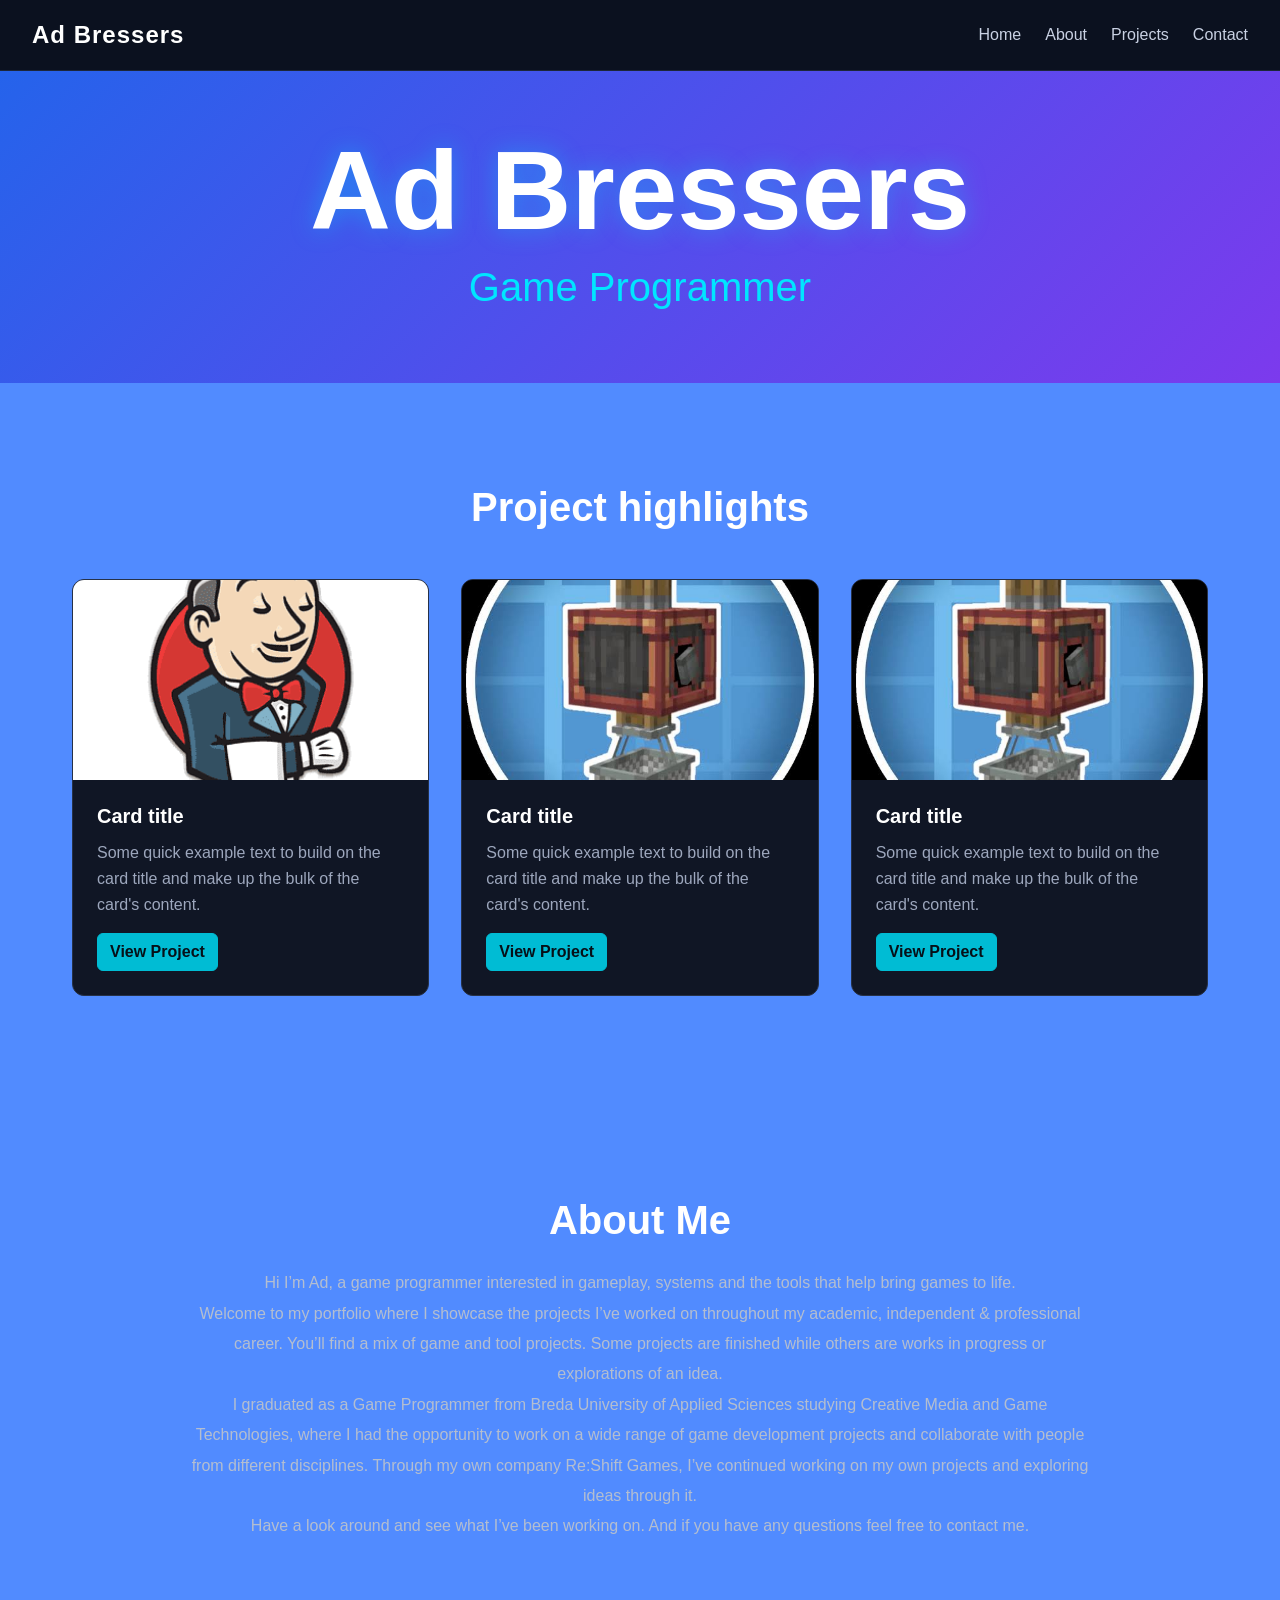
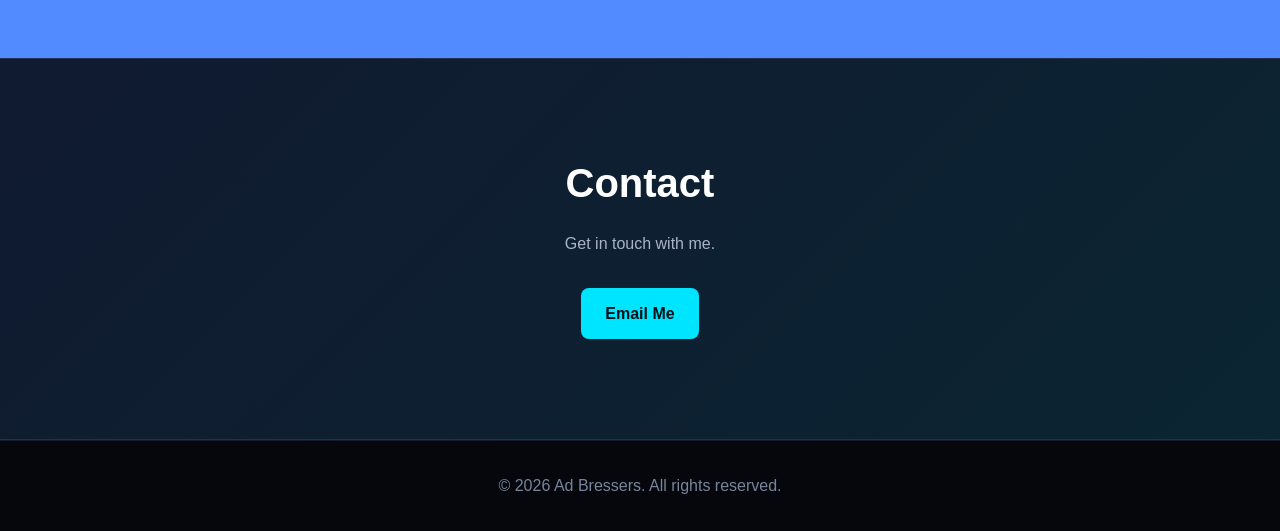
==== index.html @ 7cb5d259 "Setup custom style.css based on Bootstrap 5.0.2 & WIP for main page layout" ====
<!DOCTYPE html>
<html lang="en">

<head>
    <meta charset="UTF-8">

    <meta
        name="viewport"
        content="width=device-width, initial-scale=1"
    >

    <title>Ad Bressers Portfolio Website</title>

    <meta
        name="description"
        content="Explore the portfolio of Ad Bressers, a Indie Game Developer & Gameplay / System Programmer."
    >

    <!-- Bootstrap 5 -->
    <link
        href="https://cdn.jsdelivr.net/npm/bootstrap@5.0.2/dist/css/bootstrap.min.css" 
        rel="stylesheet" 
        integrity="sha384-EVSTQN3/azprG1Anm3QDgpJLIm9Nao0Yz1ztcQTwFspd3yD65VohhpuuCOmLASjC" 
        crossorigin="anonymous"
    >

    <!-- Custom CSS -->
    <link
        rel="stylesheet"
        href="style.css"
    >
</head>

<body>
    <!-- ====================================================
     Navigation
    ===================================================== -->
    <header>
        <nav class="navbar">
            <a href="#" class="logo">Ad Bressers</a>

            <div class="nav-links">
                <a href="#home">Home</a>
                <a href="#about">About</a>
                <a href="projects.html">Projects</a>
                <a href="#contact">Contact</a>
            </div>
        </nav>
    </header>

    <!-- ====================================================
     Hero Section
    ===================================================== -->
    <main>

        <section id="home" class="hero">
            <div class="hero-content">
                <h1>Ad Bressers</h1>
                <h2>Game Programmer</h2>
            </div>
        </section>


        <!-- Projects -->
        <section id="projects" class="section">
            <h2>Project highlights</h2>

            <div class="cards">

                <div class="card">
                    <img src="Assets/Images/jenkins.png" class="card-img-top" alt="...">
                    <div class="card-body">
                        <h5 class="card-title">Card title</h5>
                        <p class="card-text">Some quick example text to build on the card title and make up the bulk of the card's content.</p>
                        <a href="project.html" class="btn btn-primary">
                            View Project
                        </a>

                    </div>
                </div>

                <div class="card">
                    <img src="Assets/Images/CreateBitterballen.jpg" class="card-img-top" alt="...">
                    <div class="card-body">
                        <h5 class="card-title">Card title</h5>
                        <p class="card-text">Some quick example text to build on the card title and make up the bulk of the card's content.</p>
                        <a href="project.html" class="btn btn-primary">
                            View Project
                        </a>
                    </div>
                </div>

                <div class="card">
                    <img src="Assets/Images/CreateBitterballen.jpg" class="card-img-top" alt="...">
                    <div class="card-body">
                        <h5 class="card-title">Card title</h5>
                        <p class="card-text">Some quick example text to build on the card title and make up the bulk of the card's content.</p>
                        <a href="project.html" class="btn btn-primary">
                            View Project
                        </a>
                    </div>
                </div>

            </div>
        </section>


        <!-- About -->
        <section id="about" class="section">
            <h2>About Me</h2>
            <p>
                Hi I’m Ad, a game programmer interested in gameplay, systems and the tools that help bring games to life. <br>
                Welcome to my portfolio where I showcase the projects I’ve worked on throughout my academic, independent & professional career. You’ll find a mix of game and tool projects. Some projects are finished while others are works in progress or explorations of an idea. <br>
                I graduated as a Game Programmer from Breda University of Applied Sciences studying Creative Media and Game Technologies, where I had the opportunity to work on a wide range of game development projects and collaborate with people from different disciplines. Through my own company Re:Shift Games, I’ve continued working on my own projects and exploring ideas through it. <br>
                Have a look around and see what I’ve been working on. And if you have any questions feel free to contact me.
            </p>
        </section>


        <!-- Contact -->
        <section id="contact" class="section contact">
            <h2>Contact</h2>

            <p>
                Get in touch with me.
            </p>

            <a href="mailto:adbresserss@gmail.com" class="button">
                Email Me
            </a>
        </section>

    </main>


    <!-- Footer -->
    <footer>
        <p>&copy; 2026 Ad Bressers. All rights reserved.</p>
    </footer>

</body>
</html>
---- style.css ----
/* =========================================================
   AD BRESSERS PORTFOLIO
   Shared CSS for all pages
   Bootstrap 5 compatible
========================================================= */

/* =========================================================
   GLOBAL
========================================================= */
html {
    scroll-behavior: smooth;
}

body {
    margin: 0;

    background-color: #518bff;/*#080b14;*/
    color: #e9edf5;

    font-family: Arial, Helvetica, sans-serif;

    line-height: 1.6;
}

section {
    scroll-margin-top: 80px;
}


/* =========================================================
   NAVIGATION
========================================================= */

header {
    position: sticky;
    top: 0;

    z-index: 1000;
}

.navbar {
    width: 100%;

    padding: 1rem 2rem;

    background: rgba(8, 11, 20, 0.95);

    backdrop-filter: blur(10px);

    border-bottom: 1px solid #1c2639;

    display: flex;
    justify-content: space-between;
    align-items: center;
}

.logo {
    color: #ffffff;

    font-size: 1.5rem;

    font-weight: bold;

    text-decoration: none;

    letter-spacing: 1px;

    transition: 0.2s;
}

.logo:hover {
    color: #00e5ff;
}

.nav-links {
    display: flex;

    align-items: center;

    gap: 1.5rem;
}

.nav-links a {
    color: #c9d1e3;

    text-decoration: none;

    transition: 0.2s;
}

.nav-links a:hover {
    color: #00e5ff;
}

/* =========================================================
   HERO
========================================================= */
.hero {
    min-height: 20vh;

    display: flex;

    justify-content: center;

    align-items: center;

    text-align: center;

    padding: 4rem 2rem;

    background:
        /*radial-gradient(
            circle at 50% 40%,
            rgba(0, 229, 255, 0.12),
            transparent 35%
        ),*/
        /*linear-gradient(
            135deg,
            #080b14,
            #10182b,
            #111827
        ),*/
        linear-gradient(
            135deg,
            #2563eb,
            #7c3aed
        );
}

.hero-content {
    max-width: 900px;
}

.hero h1 {
    margin: 0;

    font-size: clamp(3.5rem, 9vw, 7rem);

    font-weight: 900;

    line-height: 1;

    color: #ffffff;

    text-shadow:
        0 0 25px rgba(0, 229, 255, 0.35);
}

.hero h2 {
    margin-top: 1rem;

    font-size: clamp(1.5rem, 4vw, 2.5rem);

    font-weight: 400;

    color: #00e5ff;
}


/* =========================================================
   GENERAL SECTIONS
========================================================= */

.section {
    max-width: 1100px;

    margin: 0 auto;

    padding: 100px 2rem;

    text-align: center;
}

.section h2 {
    margin-bottom: 1.5rem;

    font-size: 2.5rem;

    font-weight: 800;

    color: #ffffff;
}

.section > p {
    max-width: 900px;

    margin-left: auto;
    margin-right: auto;

    color: #aab4c7;
}


/* =========================================================
   ABOUT SECTION
========================================================= */

#about p {
    line-height: 1.9;

    color: #b4bed0;
}


/* =========================================================
   PROJECTS
========================================================= */

#projects {
    max-width: 1200px;
}


/*
   The .cards class is shared with the project page.
   Bootstrap handles the individual cards.
*/

.cards {
    display: grid;

    grid-template-columns:
        repeat(3, 1fr);

    gap: 2rem;

    margin-top: 3rem;

    align-items: stretch;
}


/* =========================================================
   BOOTSTRAP CARDS
========================================================= */

.cards .card {
    width: 100% !important;

    background-color: #101625;

    color: #e9edf5;

    border: 1px solid #263147;

    border-radius: 12px;

    overflow: hidden;

    text-align: left;

    transition:
        transform 0.25s ease,
        border-color 0.25s ease,
        box-shadow 0.25s ease;
}

.cards .card:hover {
    transform: translateY(-6px);

    border-color: #00e5ff;

    box-shadow:
        0 10px 30px rgba(0, 229, 255, 0.12);
}


/*
   Bootstrap card image
*/

.cards .card-img-top {
    width: 100%;

    height: 200px;

    object-fit: cover;
}


/*
   Bootstrap card body
*/

.cards .card-body {
    padding: 1.5rem;
}

.cards .card-title {
    color: #ffffff;

    font-weight: 700;

    margin-bottom: 0.75rem;
}

.cards .card-text {
    color: #9da7bd;

    line-height: 1.6;
}


/* =========================================================
   BUTTONS
========================================================= */

/*
   Custom button for links such as "Email Me".
*/

.button {
    display: inline-block;

    padding: 0.8rem 1.5rem;

    background-color: #00e5ff;

    color: #061018;

    border-radius: 8px;

    font-weight: 700;

    text-decoration: none;

    border: none;

    transition: 0.2s;
}

.button:hover {
    background-color: #52efff;

    color: #061018;

    transform: translateY(-2px);

    box-shadow:
        0 0 25px rgba(0, 229, 255, 0.4);
}


/*
   Make Bootstrap primary buttons fit the portfolio theme.
*/

.btn-primary {
    background-color: #00bcd4;

    border-color: #00bcd4;

    color: #061018;

    font-weight: 600;
}

.btn-primary:hover {
    background-color: #00e5ff;

    border-color: #00e5ff;

    color: #061018;
}


/* =========================================================
   CONTACT
========================================================= */

.contact {
    max-width: none;

    background:
        linear-gradient(
            135deg,
            #101a30,
            #0b2532
        );

    border-top: 1px solid #20334b;

    border-bottom: 1px solid #20334b;
}

.contact p {
    margin-bottom: 2rem;
}


/* =========================================================
   FOOTER
========================================================= */

footer {
    padding: 2rem;

    text-align: center;

    background-color: #05070c;

    color: #79859b;

    border-top: 1px solid #151d2c;
}

footer p {
    margin: 0;
}


/* =========================================================
   PROJECT PAGE STYLES
========================================================= */


/* ---------- Project Hero ---------- */

.game-hero {
    background:
        linear-gradient(
            90deg,
            rgba(8, 11, 20, 0.98) 0%,
            rgba(8, 11, 20, 0.80) 45%,
            rgba(8, 11, 20, 0.25) 100%
        ),
        url("Assets/Images/neon-drift-hero.jpg");

    background-size: cover;
    background-position: center;
}

.game-hero-content {
    max-width: 700px;
}


/* ---------- Project Title ---------- */

.game-title {
    font-size: clamp(3rem, 8vw, 6rem);

    font-weight: 900;

    line-height: 0.95;

    color: #ffffff;

    text-shadow:
        0 0 20px rgba(0, 229, 255, 0.5);
}

.game-tagline {
    font-size: 1.3rem;

    color: #c5ccda;

    margin: 1.5rem 0;
}


/* ---------- Project Button ---------- */

.neon-button {
    background-color: #00e5ff;

    border: none;

    color: #061018;

    font-weight: 700;

    box-shadow:
        0 0 20px rgba(0, 229, 255, 0.35);

    transition: 0.2s;
}

.neon-button:hover {
    background-color: #52efff;

    color: #061018;

    transform: translateY(-2px);

    box-shadow:
        0 0 30px rgba(0, 229, 255, 0.6);
}


/* ---------- Project Information ---------- */

.game-info {
    background-color: #0d1220;

    border-top: 1px solid #1c2639;

    border-bottom: 1px solid #1c2639;
}

.info-item {
    padding: 1rem;

    border-right: 1px solid #263147;
}

.info-item:last-child {
    border-right: none;
}

.info-label {
    display: block;

    color: #7f8ba3;

    font-size: 0.8rem;

    text-transform: uppercase;

    letter-spacing: 1px;
}

.info-value {
    font-weight: 600;
}


/* ---------- Project Section ---------- */

.section-padding {
    padding: 100px 0;
}

.section-title {
    font-size: 2.5rem;

    font-weight: 800;

    margin-bottom: 1rem;
}

.section-line {
    width: 60px;

    height: 4px;

    background-color: #00e5ff;

    margin-bottom: 2rem;
}


/* ---------- Screenshots ---------- */

.screenshot {
    width: 100%;

    aspect-ratio: 16 / 9;

    object-fit: cover;

    border-radius: 10px;

    border: 1px solid #263147;

    cursor: pointer;

    transition: 0.3s;
}

.screenshot:hover {
    transform: scale(1.02);

    border-color: #00e5ff;

    box-shadow:
        0 10px 30px rgba(0, 229, 255, 0.12);
}


/* ---------- Feature Cards ---------- */

.feature-card {
    height: 100%;

    background-color: #101625;

    border: 1px solid #202c42;

    border-radius: 12px;

    padding: 2rem;

    transition: 0.25s;
}

.feature-card:hover {
    transform: translateY(-5px);

    border-color: #00e5ff;
}

.feature-icon {
    font-size: 2rem;

    color: #00e5ff;

    margin-bottom: 1rem;
}


/* ---------- Technology Badges ---------- */

.tech-badge {
    background-color: #151e30;

    color: #cdd6e8;

    border: 1px solid #2a3851;

    padding: 0.6rem 1rem;

    margin: 0.25rem;

    border-radius: 50px;
}


/* ---------- Timeline ---------- */

.timeline {
    border-left: 2px solid #263147;

    padding-left: 2rem;
}

.timeline-item {
    position: relative;

    margin-bottom: 2.5rem;
}

.timeline-item::before {
    content: "";

    position: absolute;

    left: -2.55rem;

    top: 5px;

    width: 12px;

    height: 12px;

    background-color: #00e5ff;

    border-radius: 50%;

    box-shadow:
        0 0 10px rgba(0, 229, 255, 0.7);
}


/* ---------- Project CTA ---------- */

.cta {
    background:
        linear-gradient(
            135deg,
            #101a30,
            #0b2532
        );

    border-top: 1px solid #20334b;

    border-bottom: 1px solid #20334b;
}


/* =========================================================
   MOBILE
========================================================= */

@media (max-width: 768px) {

    /* Navigation */

    .navbar {
        padding: 1rem;

        flex-direction: column;

        gap: 1rem;
    }

    .nav-links {
        gap: 1rem;

        flex-wrap: wrap;

        justify-content: center;
    }


    /* Homepage Hero */

    .hero {
        min-height: 70vh;

        padding: 3rem 1.5rem;
    }


    /* Homepage Sections */

    .section {
        padding: 70px 1.5rem;
    }

    .section h2 {
        font-size: 2rem;
    }


    /* Project Cards */

    .cards {
        grid-template-columns: 1fr;
    }


    /* Project Page */

    .game-hero {
        min-height: 75vh;
    }

    .game-title {
        font-size: 3.5rem;
    }

    .section-padding {
        padding: 70px 1.5rem;
    }


    /* Project Information */

    .info-item {
        border-right: none;

        border-bottom: 1px solid #263147;
    }

    .info-item:last-child {
        border-bottom: none;
    }

}
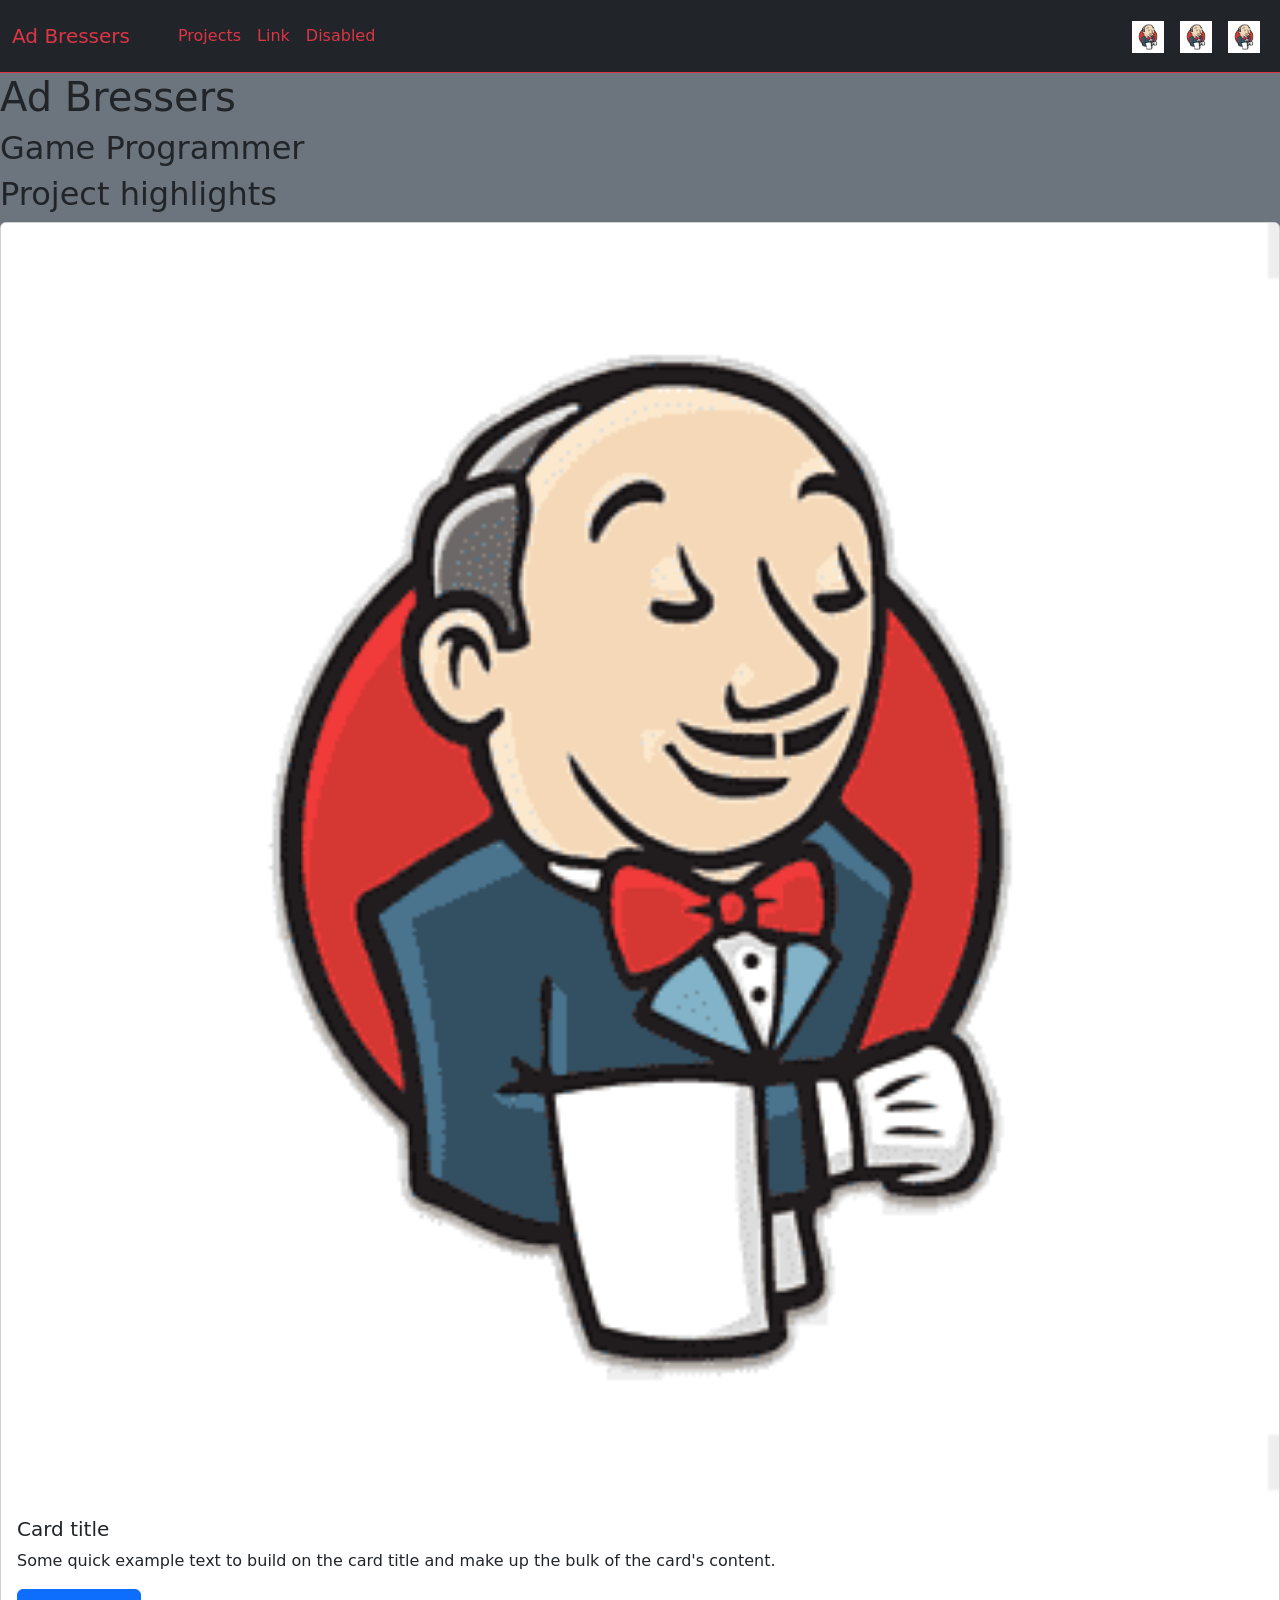
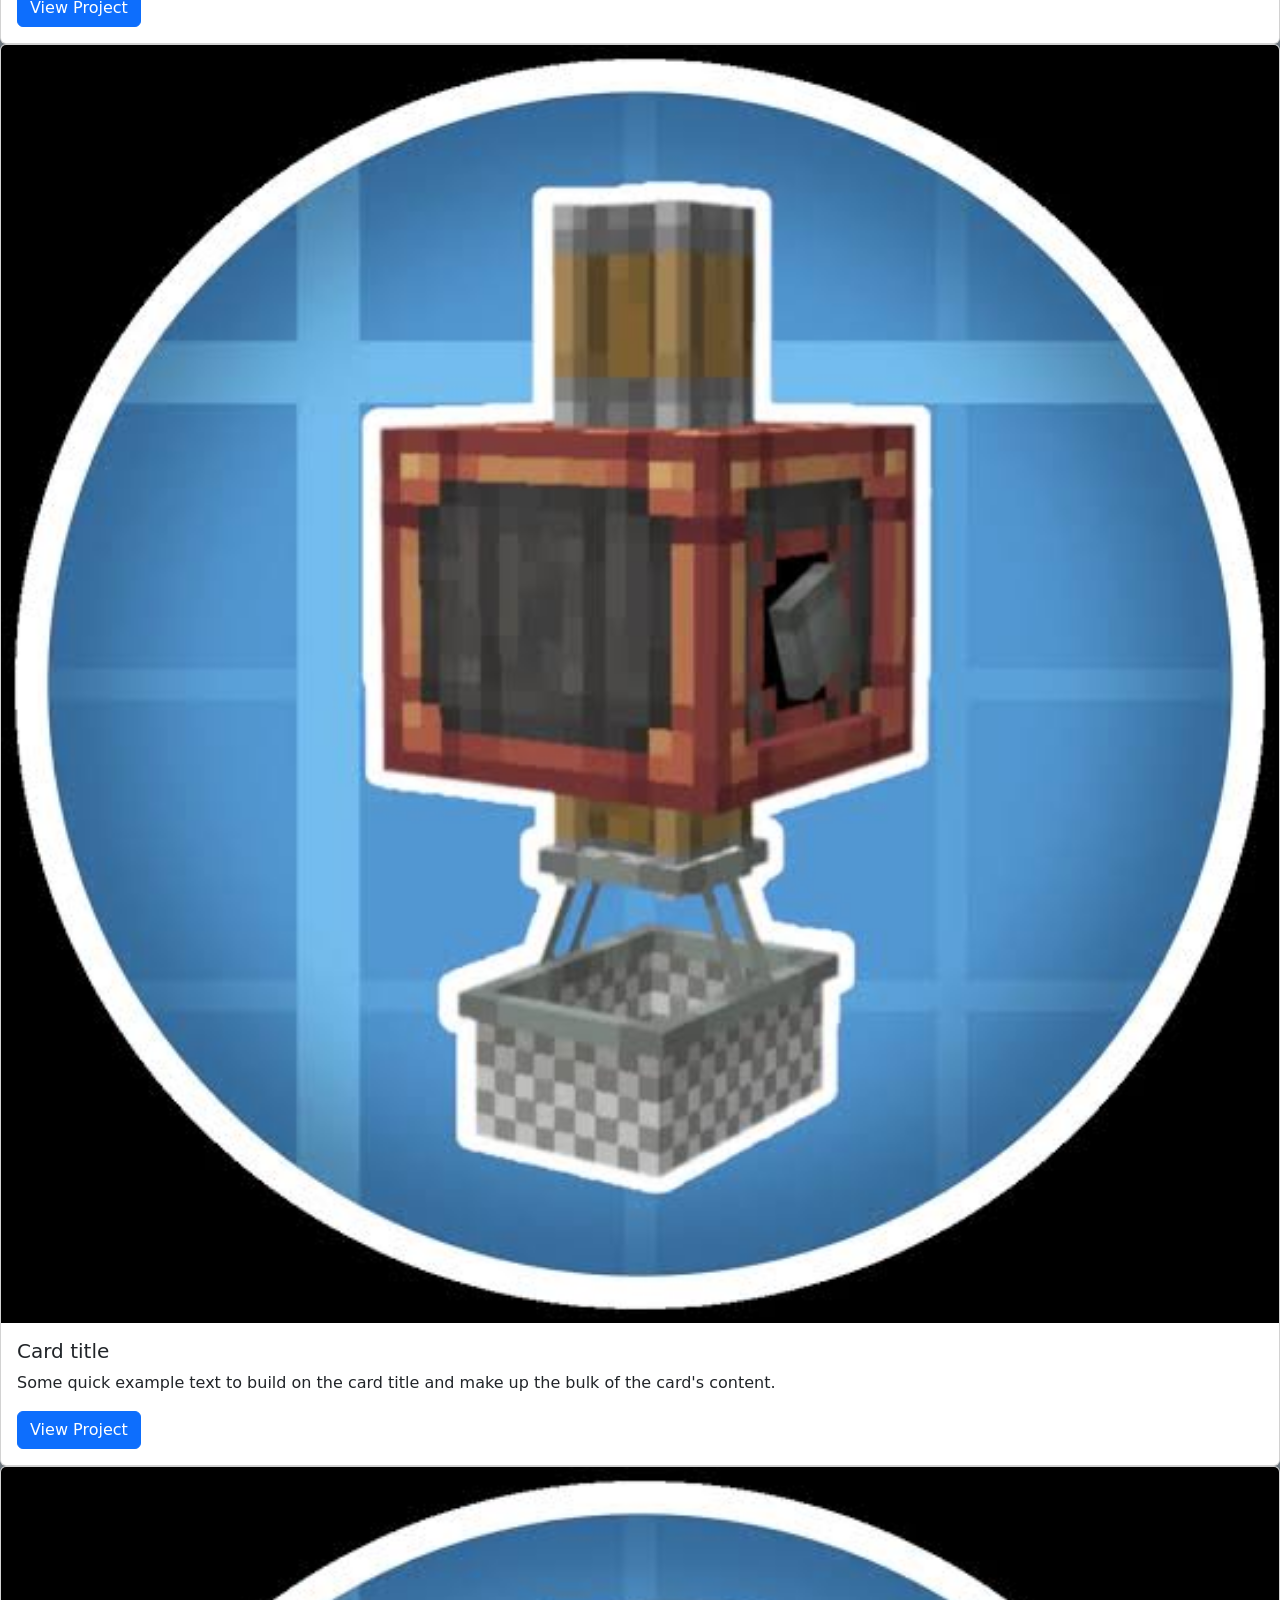
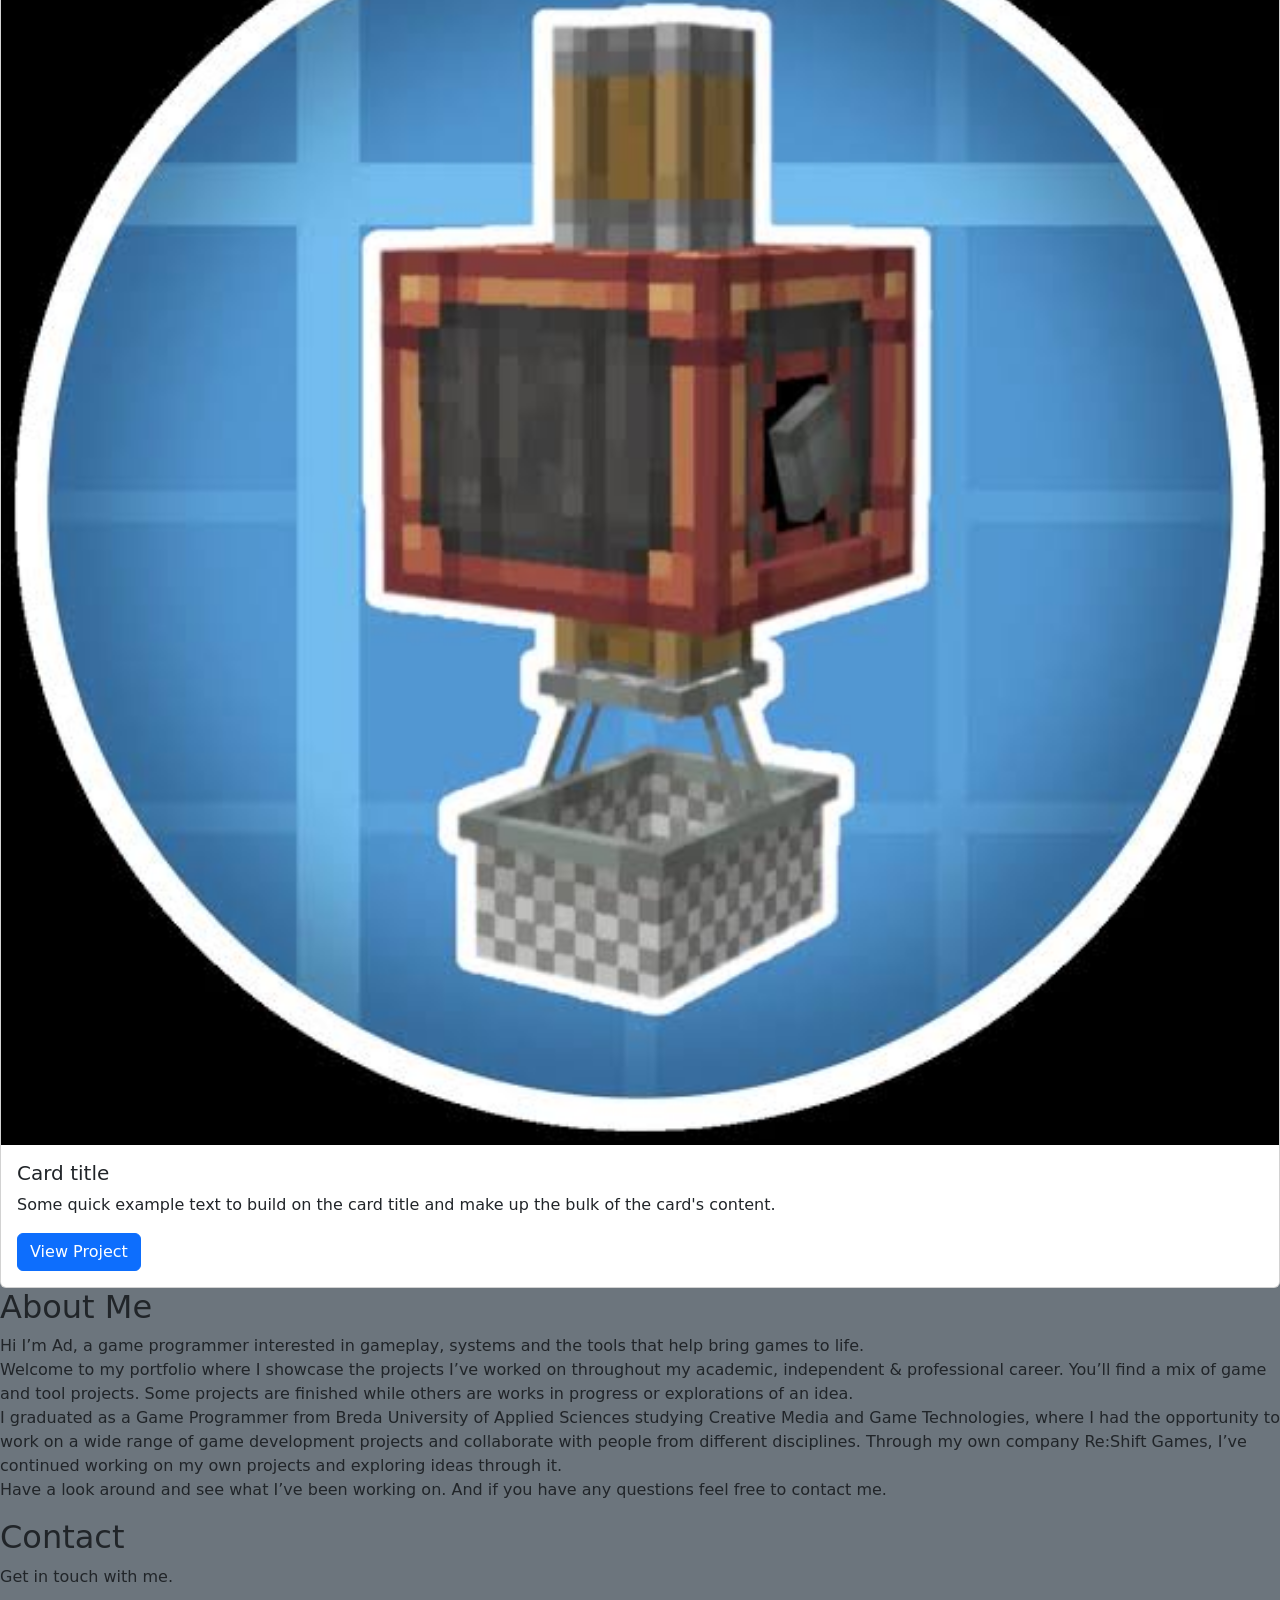
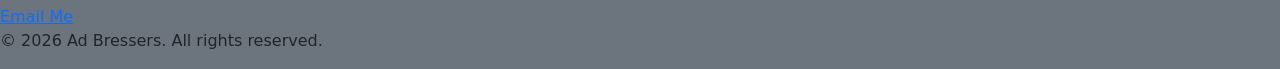
==== commit c22f1f0c: "Navigation bar setup" ====
--- a/index.html
+++ b/index.html
@@ -9,7 +9,7 @@
         content="width=device-width, initial-scale=1"
     >
 
-    <title>Ad Bressers Portfolio Website</title>
+    <title>Ad Bressers Portfolio</title>
 
     <meta
         name="description"
@@ -23,30 +23,90 @@
         integrity="sha384-EVSTQN3/azprG1Anm3QDgpJLIm9Nao0Yz1ztcQTwFspd3yD65VohhpuuCOmLASjC" 
         crossorigin="anonymous"
     >
-
-    <!-- Custom CSS -->
-    <link
-        rel="stylesheet"
-        href="style.css"
-    >
 </head>
 
-<body>
-    <!-- ====================================================
-     Navigation
-    ===================================================== -->
-    <header>
-        <nav class="navbar">
-            <a href="#" class="logo">Ad Bressers</a>
-
-            <div class="nav-links">
-                <a href="#home">Home</a>
-                <a href="#about">About</a>
-                <a href="projects.html">Projects</a>
-                <a href="#contact">Contact</a>
+<body class="bg-secondary">
+    <!-- Navigation -->
+     <header class="navbar navbar-expand-lg sticky-top bg-dark border-bottom border-danger">
+        <nav class="container-xxl" data-bs-theme="dark">
+            <a class="navbar-brand p-0 me-0 me-lg-2 text-danger" aria-label="Ad Bressers" href="index.html">Ad Bressers</a>
+            <button class="navbar-toggler" type="button" data-bs-toggle="collapse" data-bs-target="#navbarToggler" aria-controls="navbarToggler" aria-expanded="false" aria-label="Toggle navigation">
+                <span class="navbar-toggler-icon"></span>
+            </button>
+            <div class="collapse navbar-collapse" id="navbarToggler">
+                <ul class="navbar-nav p-2 ms-4 me-auto mb-lg-auto">
+                    <li class="nav-item col-6 col-lg-auto">
+                        <a class="nav-link link-danger" href="projects.html">Projects</a>
+                    </li>
+                    <li class="nav-item">
+                        <a class="nav-link link-danger" href="#">Link</a>
+                    </li>
+                    <li class="nav-item">
+                        <a class="nav-link link-danger" href="#">Disabled</a>
+                    </li>
+                </ul>
+                <ul class="navbar-nav flex-row flex-wrap ms-md-auto">
+                    <li class="nav-item col-6 col-lg-auto">
+                        <a class="nav-link link-secondary" href="#">
+                            <img src="Assets/Images/jenkins.png" alt="GitLogo" width="32" height="32" class="d-inline-block align-text-top">
+                        </a>
+                    </li>
+                    <li class="nav-item col-6 col-lg-auto">
+                        <a class="nav-link link-secondary" href="#">
+                            <img src="Assets/Images/jenkins.png" alt="GitLogo" width="32" height="32" class="d-inline-block align-text-top">
+                        </a>
+                    </li>
+                    <li class="nav-item col-6 col-lg-auto">
+                        <a class="nav-link link-secondary" href="#">
+                            <img src="Assets/Images/jenkins.png" alt="GitLogo" width="32" height="32" class="d-inline-block align-text-top">
+                        </a>
+                    </li>
+                </ul>
             </div>
         </nav>
-    </header>
+
+     </header>
+
+    <!--
+    <header class="navbar navbar-expand-lg bd-navbar sticky-top bg-dark border-bottom">
+        <nav class="container-xxl bd-gutter flex-wrap flex-lg-nowrap" aria-label="Main Navigation"> 
+            <div class="bd-navbar-toggle">
+                <button class="navbar-toggler" type="button" data-bs-target="offcanvas" data-bs-target="#navbarToggler" aria-controls="navbartoggler" aria-label="ToggleNavBar">
+                    <img src="Assets/Images/CreateBitterballen.jpg" alt="Ad" width="32" height="32">
+                </button>
+            </div>
+            <a class="navbar-brand p-0 me-0 me-lg-2" aria-label="Ad Bressers" href="#">Ad Bressers</a>
+            <div class="offcanvas-lg flex-grow-1" tabindex="-1" id="bdNavbar" aria-labelledby="bdNavbarOffcanvasLabel">
+                <div class="offcanvas-header px-4 pb-0">
+                    <h5 class="offcanvas-title text-white" id="bdNavbarOffcanvasLabel">Portfolio</h5>
+                    <button type="button" class="btn-close btn-close-white" data-bs-dismiss="offcanvas" aria-label="Close" data-bs-target="#bdNavbar"></button>
+                </div>
+                <div class="offcanvas-body p-4 pt-0 p-lg-0">
+                    <ul class="navbar-nav flex-row flex-wrap bd-navbar-nav">
+                        <li class="nav-item col-6 col-lg-auto">
+                            <a class="nav-link py-2 px-0 px-lg-2 active" aria-current="true" href="#">Home</a>
+                        </li>
+                        <li class="nav-item">
+                            <a class="nav-link" href="#">Link</a>
+                        </li>
+                        <li class="nav-item">
+                            <a class="nav-link disabled" aria-disabled="true">Disabled</a>
+                        </li>
+                    </ul>
+                    <ul class="navbar-nav flex-row flex-wrap ms-md-auto">
+                        <li class="nav-item col-6 col-lg-auto">
+                            <a class="nav-link py-2 px-0 px-lg-2 nav-link py-2 px-0 px-lg-2" href="https://github.com/twbs" target="_blank" rel="noopener">  <svg xmlns="http://www.w3.org/2000/svg" viewBox="0 0 512 499.36" role="img" class="navbar-nav-svg" height="16" width="16"> <title>GitHub</title> <path fill="currentColor" fill-rule="evenodd" d="M256 0C114.64 0 0 114.61 0 256c0 113.09 73.34 209 175.08 242.9 12.8 2.35 17.47-5.56 17.47-12.34 0-6.08-.22-22.18-.35-43.54-71.2 15.49-86.2-34.34-86.2-34.34-11.64-29.57-28.42-37.45-28.42-37.45-23.27-15.84 1.73-15.55 1.73-15.55 25.69 1.81 39.21 26.38 39.21 26.38 22.84 39.12 59.92 27.82 74.5 21.27 2.33-16.54 8.94-27.82 16.25-34.22-56.84-6.43-116.6-28.43-116.6-126.49 0-27.95 10-50.8 26.35-68.69-2.63-6.48-11.42-32.5 2.51-67.75 0 0 21.49-6.88 70.4 26.24a242.65 242.65 0 0 1 128.18 0c48.87-33.13 70.33-26.24 70.33-26.24 14 35.25 5.18 61.27 2.55 67.75 16.41 17.9 26.31 40.75 26.31 68.69 0 98.35-59.85 120-116.88 126.32 9.19 7.9 17.38 23.53 17.38 47.41 0 34.22-.31 61.83-.31 70.23 0 6.85 4.61 14.81 17.6 12.31C438.72 464.97 512 369.08 512 256.02 512 114.62 397.37 0 256 0z"></path> </svg> <small class="d-lg-none ms-2">GitHub</small>  </a>
+                        </li>
+                        <li class="nav-item col-6 col-lg-auto">
+                            <a class="nav-link py-2 px-0 px-lg-2 nav-link py-2 px-0 px-lg-2" href="https://x.com/getbootstrap" target="_blank" rel="noopener">  <svg xmlns="http://www.w3.org/2000/svg" viewBox="0 0 1200 1227" role="img" class="navbar-nav-svg" height="16" width="16"> <title>X</title> <path fill="currentColor" d="M714.163 519.284 1160.89 0h-105.86L667.137 450.887 357.328 0H0l468.492 681.821L0 1226.37h105.866l409.625-476.152 327.181 476.152H1200L714.137 519.284h.026ZM569.165 687.828l-47.468-67.894-377.686-540.24h162.604l304.797 435.991 47.468 67.894 396.2 566.721H892.476L569.165 687.854v-.026Z"></path> </svg> <small class="d-lg-none ms-2">X</small>  </a>
+                        </li>
+                        <li class="nav-item col-6 col-lg-auto">
+                            <a class="nav-link py-2 px-0 px-lg-2 nav-link py-2 px-0 px-lg-2" href="https://opencollective.com/bootstrap" target="_blank" rel="noopener">  <svg xmlns="http://www.w3.org/2000/svg" fill="currentColor" fill-rule="evenodd" viewBox="0 0 40 41" role="img" class="navbar-nav-svg" height="16" width="16"> <title>Open Collective</title> <path fill-opacity=".4" d="M32.8 21c0 2.4-.8 4.9-2 6.9l5.1 5.1c2.5-3.4 4.1-7.6 4.1-12 0-4.6-1.6-8.8-4-12.2L30.7 14c1.2 2 2 4.3 2 7z"></path> <path d="M20 33.7a12.8 12.8 0 0 1 0-25.6c2.6 0 5 .7 7 2.1L32 5a20 20 0 1 0 .1 31.9l-5-5.2a13 13 0 0 1-7 2z"></path> </svg> <small class="d-lg-none ms-2">Open Collective</small>  </a>
+                        </li>
+                </div>
+            </div>
+        </nav>
+    </header> -->
 
     <!-- ====================================================
      Hero Section
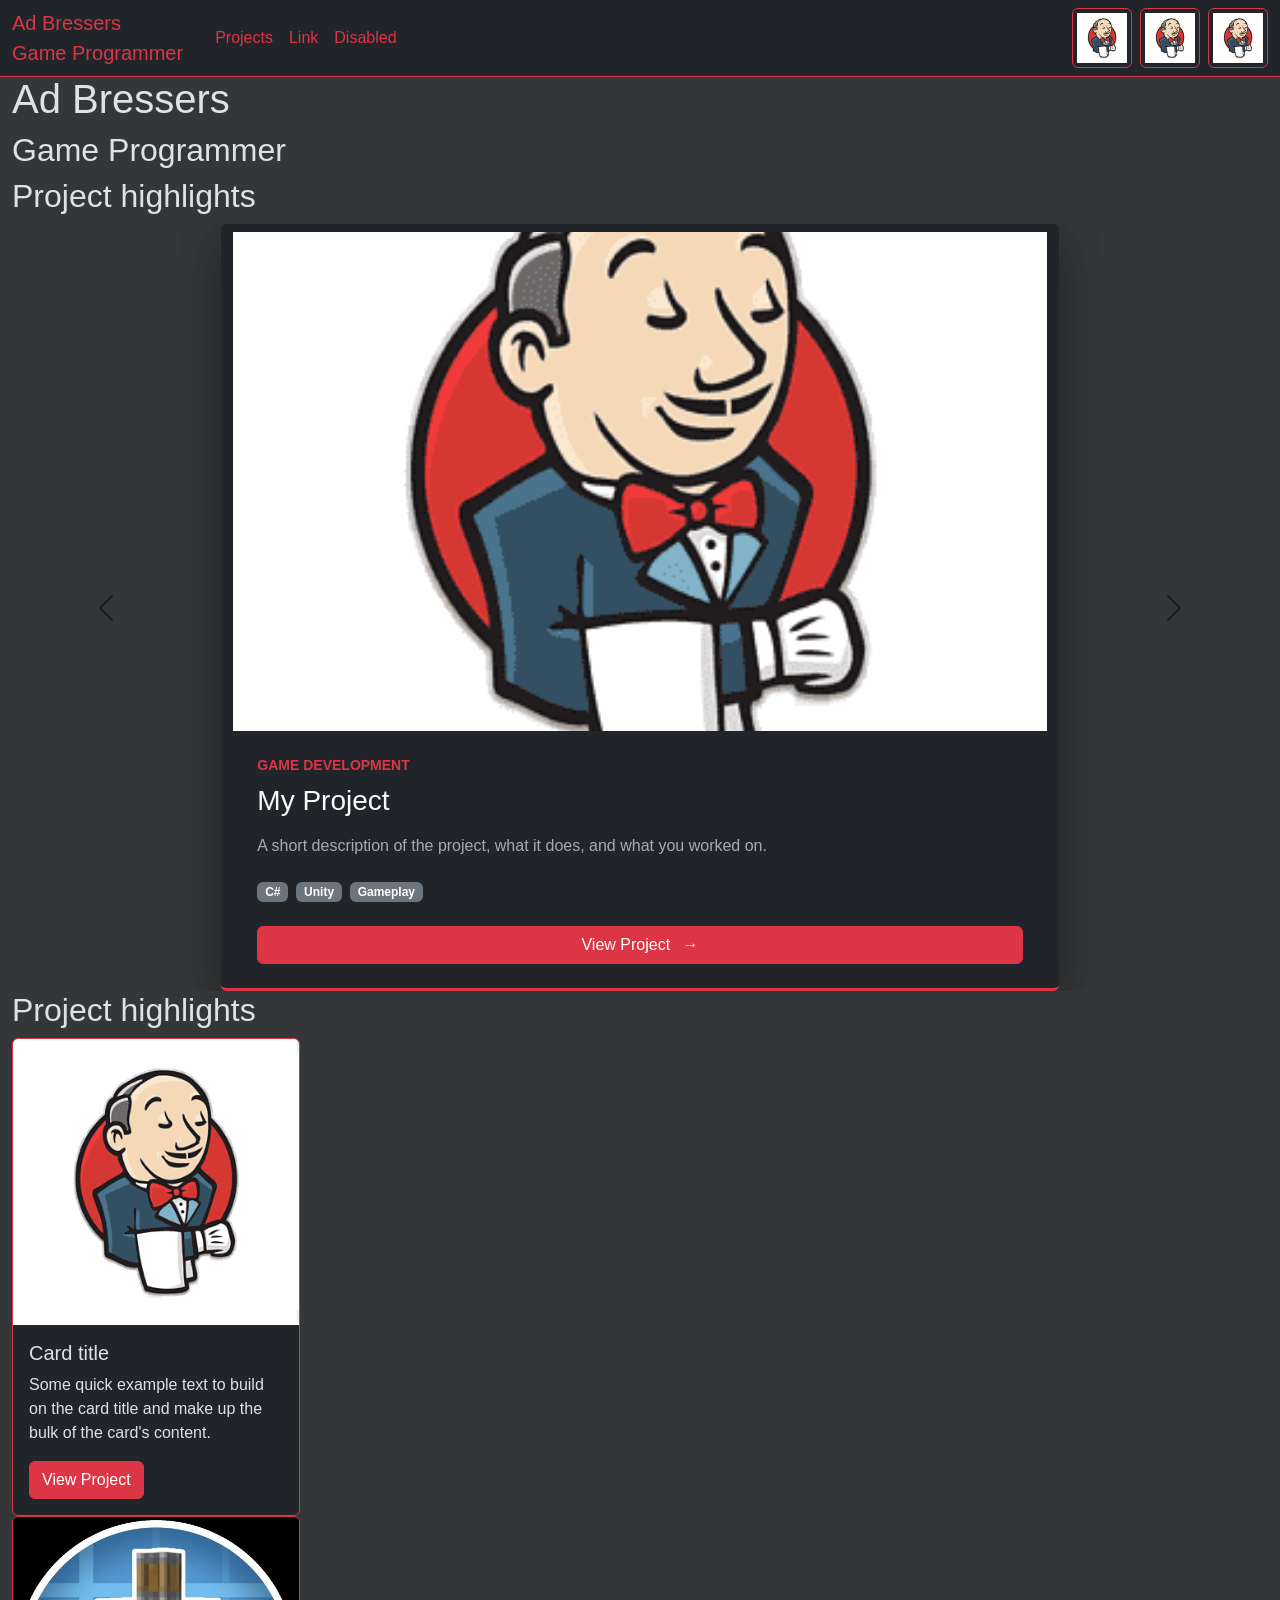
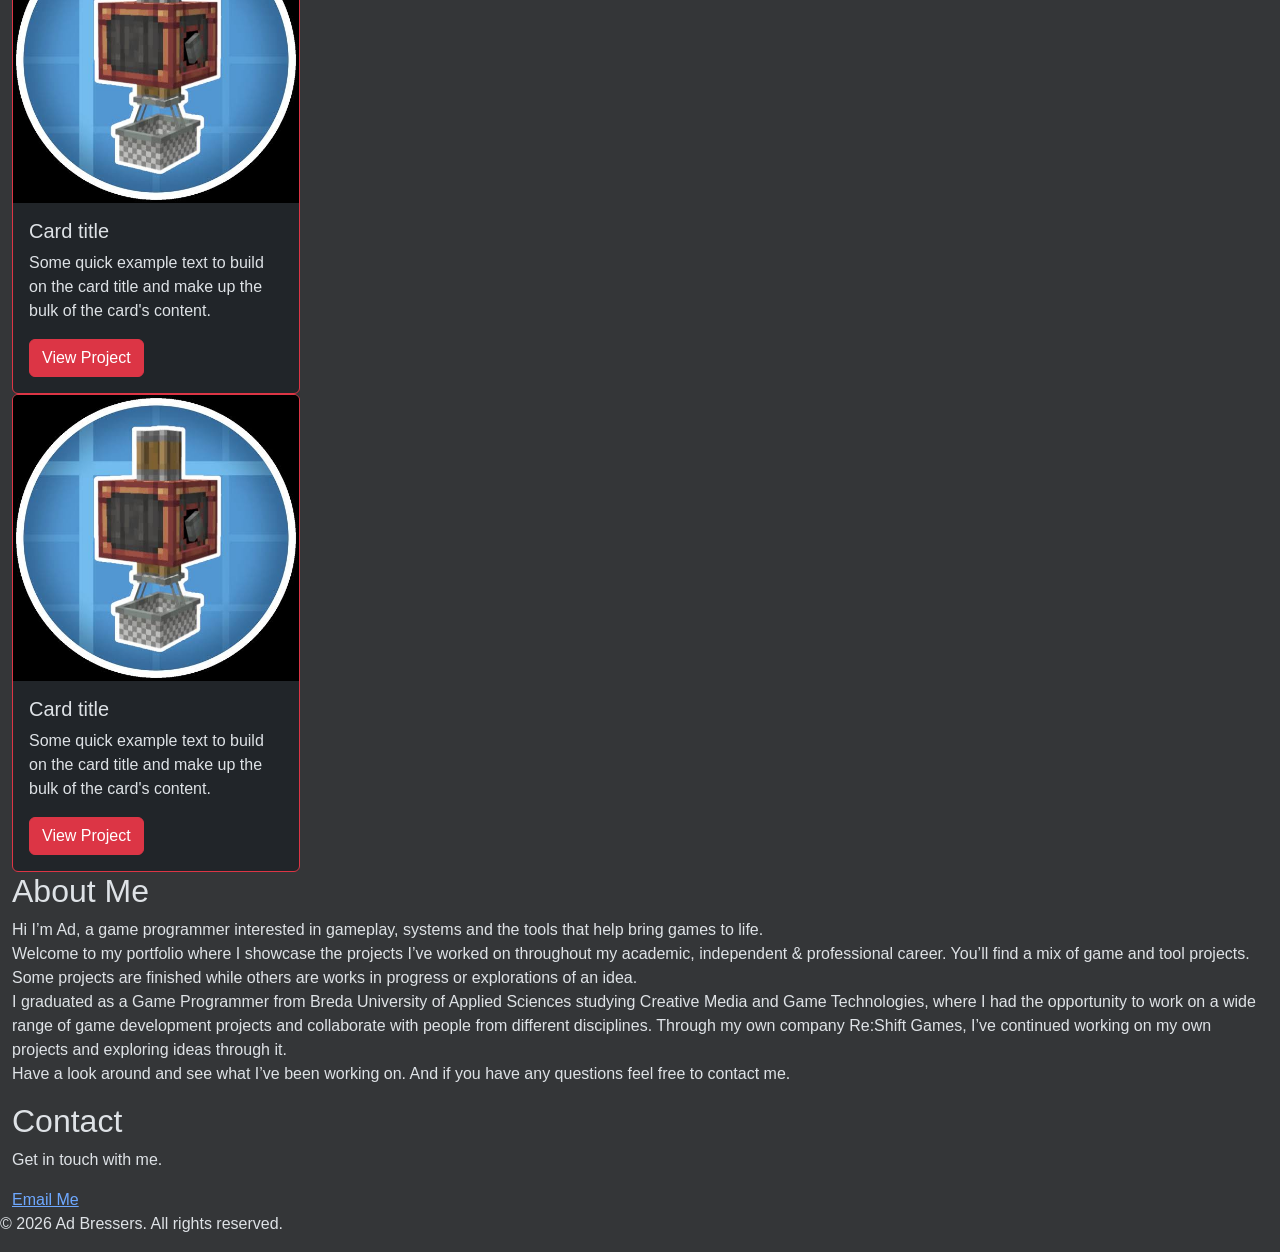
==== commit c18164cf: "Finished navbar layout & Added carousel for project highlights" ====
--- a/index.html
+++ b/index.html
@@ -1,5 +1,5 @@
 <!DOCTYPE html>
-<html lang="en">
+<html lang="en" data-bs-theme="dark">
 
 <head>
     <meta charset="UTF-8">
@@ -18,24 +18,32 @@
 
     <!-- Bootstrap 5 -->
     <link
-        href="https://cdn.jsdelivr.net/npm/bootstrap@5.0.2/dist/css/bootstrap.min.css" 
+        href="https://cdn.jsdelivr.net/npm/bootstrap@5.3.8/dist/css/bootstrap.min.css" 
         rel="stylesheet" 
-        integrity="sha384-EVSTQN3/azprG1Anm3QDgpJLIm9Nao0Yz1ztcQTwFspd3yD65VohhpuuCOmLASjC" 
+        integrity="sha384-sRIl4kxILFvY47J16cr9ZwB07vP4J8+LH7qKQnuqkuIAvNWLzeN8tE5YBujZqJLB" 
         crossorigin="anonymous"
     >
+
+    <script
+        src="https://cdn.jsdelivr.net/npm/bootstrap@5.3.8/dist/js/bootstrap.bundle.min.js"
+        integrity="sha384-FKyoEForCGlyvwx9Hj09JcYn3nv7wiPVlz7YYwJrWVcXK/BmnVDxM+D2scQbITxI"
+        crossorigin="anonymous">
+    </script>    
 </head>
 
-<body class="bg-secondary">
+<body style="background-color: #343638; padding-top: 75px; font-family: 'Segoe UI', sans-serif;">
     <!-- Navigation -->
-     <header class="navbar navbar-expand-lg sticky-top bg-dark border-bottom border-danger">
-        <nav class="container-xxl" data-bs-theme="dark">
-            <a class="navbar-brand p-0 me-0 me-lg-2 text-danger" aria-label="Ad Bressers" href="index.html">Ad Bressers</a>
-            <button class="navbar-toggler" type="button" data-bs-toggle="collapse" data-bs-target="#navbarToggler" aria-controls="navbarToggler" aria-expanded="false" aria-label="Toggle navigation">
+    <nav class="navbar navbar-expand-lg fixed-top bg-dark border-bottom border-danger">
+        <div class="container-xxl">
+            
+            <a class="navbar-brand p-0 me-0 me-lg-2 text-danger" aria-label="Ad Bressers" href="index.html">Ad Bressers <br> Game Programmer</a>
+            <button class="navbar-toggler collapsed navbar-dark" type="button" data-bs-toggle="collapse" data-bs-target="#navbarToggle" aria-controls="navbarToggle" aria-expanded="false" aria-label="Toggle navigation">
                 <span class="navbar-toggler-icon"></span>
             </button>
-            <div class="collapse navbar-collapse" id="navbarToggler">
-                <ul class="navbar-nav p-2 ms-4 me-auto mb-lg-auto">
-                    <li class="nav-item col-6 col-lg-auto">
+
+            <div class="collapse navbar-collapse" id="navbarToggle">
+                <ul class="navbar-nav ps-3 me-auto">
+                    <li class="nav-item">
                         <a class="nav-link link-danger" href="projects.html">Projects</a>
                     </li>
                     <li class="nav-item">
@@ -45,128 +53,195 @@
                         <a class="nav-link link-danger" href="#">Disabled</a>
                     </li>
                 </ul>
-                <ul class="navbar-nav flex-row flex-wrap ms-md-auto">
-                    <li class="nav-item col-6 col-lg-auto">
-                        <a class="nav-link link-secondary" href="#">
-                            <img src="Assets/Images/jenkins.png" alt="GitLogo" width="32" height="32" class="d-inline-block align-text-top">
+
+                <ul class="navbar-nav ps-3 flex-row ms-auto gap-2">
+                    <li class="nav-item">
+                        <a class="btn btn-outline-danger p-1" href="#">
+                        <img src="Assets/Images/jenkins.png" alt="GitLogo" width="50" height="50">
                         </a>
                     </li>
-                    <li class="nav-item col-6 col-lg-auto">
-                        <a class="nav-link link-secondary" href="#">
-                            <img src="Assets/Images/jenkins.png" alt="GitLogo" width="32" height="32" class="d-inline-block align-text-top">
+                    <li class="nav-item">
+                        <a class="btn btn-outline-danger p-1" href="#">
+                        <img src="Assets/Images/jenkins.png" alt="GitLogo" width="50" height="50">
                         </a>
                     </li>
-                    <li class="nav-item col-6 col-lg-auto">
-                        <a class="nav-link link-secondary" href="#">
-                            <img src="Assets/Images/jenkins.png" alt="GitLogo" width="32" height="32" class="d-inline-block align-text-top">
+                    <li class="nav-item">
+                        <a class="btn btn-outline-danger p-1" href="#">
+                        <img src="Assets/Images/jenkins.png" alt="GitLogo" width="50" height="50">
                         </a>
                     </li>
                 </ul>
             </div>
-        </nav>
-
-     </header>
-
-    <!--
-    <header class="navbar navbar-expand-lg bd-navbar sticky-top bg-dark border-bottom">
-        <nav class="container-xxl bd-gutter flex-wrap flex-lg-nowrap" aria-label="Main Navigation"> 
-            <div class="bd-navbar-toggle">
-                <button class="navbar-toggler" type="button" data-bs-target="offcanvas" data-bs-target="#navbarToggler" aria-controls="navbartoggler" aria-label="ToggleNavBar">
-                    <img src="Assets/Images/CreateBitterballen.jpg" alt="Ad" width="32" height="32">
+        </div>
+    </nav>
+
+    <section class="container-xxl">
+        <div class="hero-content">
+            <h1>Ad Bressers</h1>
+            <h2>Game Programmer</h2>
+        </div>
+        </section>
+
+        <!-- Projects -->
+        <section class="container-xxl">
+            <h2>Project highlights</h2>
+            <div id="projectCarousel" class="carousel slide" data-bs-ride="false">
+                <div class="carousel-inner">
+
+                    <!-- Slide 1 -->
+                    <div class="carousel-item active">
+                        <div class="row col-12 col-md-10 col-lg-8 mx-auto">
+
+                            <div class="card border-0 border-bottom border-danger border-3 bg-dark text-light shadow-lg">
+                                
+                                <div class="pt-2">
+                                    <div class="ratio ratio-16x9 p-5">
+                                        <img src="Assets/Images/CreateBitterballen.jpg"
+                                            class="object-fit-cover"
+                                            alt="Project screenshot">
+                                    </div>
+                                </div>
+
+                                <div class="card-body p-4">
+
+                                    <p class="text-danger text-uppercase fw-semibold small mb-2">
+                                        Game Development
+                                    </p>
+
+                                    <h3 class="card-title mb-3">
+                                        My Project
+                                    </h3>
+
+                                    <p class="card-text text-secondary-emphasis mb-4">
+                                        A short description of the project, what it does,
+                                        and what you worked on.
+                                    </p>
+
+                                    <div class="d-flex flex-wrap gap-2 mb-4">
+                                        <span class="badge text-bg-secondary">C#</span>
+                                        <span class="badge text-bg-secondary">Unity</span>
+                                        <span class="badge text-bg-secondary">Gameplay</span>
+                                    </div>
+
+                                    <a href="project.html" class="btn btn-danger w-100">
+                                        View Project
+                                        <span class="ms-2">→</span>
+                                    </a>
+
+                                </div>
+                            </div>
+
+                        </div>
+                    </div>
+
+                    <!-- Slide 2 -->
+                    <div class="carousel-item active">
+                        <div class="row col-12 col-md-10 col-lg-8 mx-auto">
+
+                            <div class="card border-0 border-bottom border-danger border-3 bg-dark text-light shadow-lg">
+                                
+                                <div class="pt-2">
+                                    <div class="ratio ratio-16x9 p-5">
+                                        <img src="Assets/Images/jenkins.png"
+                                            class="object-fit-cover"
+                                            alt="Project screenshot">
+                                    </div>
+                                </div>
+
+                                <div class="card-body p-4">
+
+                                    <p class="text-danger text-uppercase fw-semibold small mb-2">
+                                        Game Development
+                                    </p>
+
+                                    <h3 class="card-title mb-3">
+                                        My Project
+                                    </h3>
+
+                                    <p class="card-text text-secondary-emphasis mb-4">
+                                        A short description of the project, what it does,
+                                        and what you worked on.
+                                    </p>
+
+                                    <div class="d-flex flex-wrap gap-2 mb-4">
+                                        <span class="badge text-bg-secondary">C#</span>
+                                        <span class="badge text-bg-secondary">Unity</span>
+                                        <span class="badge text-bg-secondary">Gameplay</span>
+                                    </div>
+
+                                    <a href="project.html" class="btn btn-danger w-100">
+                                        View Project
+                                        <span class="ms-2">→</span>
+                                    </a>
+
+                                </div>
+                            </div>
+
+                        </div>
+                    </div>
+
+                <!-- Previous button -->
+                <button class="carousel-control-prev"
+                        type="button"
+                        data-bs-target="#projectCarousel"
+                        data-bs-slide="prev">
+
+                    <span class="carousel-control-prev-icon"
+                        aria-hidden="true"></span>
+
+                    <span class="visually-hidden">Previous</span>
                 </button>
+
+                <!-- Next button -->
+                <button class="carousel-control-next"
+                        type="button"
+                        data-bs-target="#projectCarousel"
+                        data-bs-slide="next">
+
+                    <span class="carousel-control-next-icon"
+                        aria-hidden="true"></span>
+
+                    <span class="visually-hidden">Next</span>
+                </button>
+
             </div>
-            <a class="navbar-brand p-0 me-0 me-lg-2" aria-label="Ad Bressers" href="#">Ad Bressers</a>
-            <div class="offcanvas-lg flex-grow-1" tabindex="-1" id="bdNavbar" aria-labelledby="bdNavbarOffcanvasLabel">
-                <div class="offcanvas-header px-4 pb-0">
-                    <h5 class="offcanvas-title text-white" id="bdNavbarOffcanvasLabel">Portfolio</h5>
-                    <button type="button" class="btn-close btn-close-white" data-bs-dismiss="offcanvas" aria-label="Close" data-bs-target="#bdNavbar"></button>
-                </div>
-                <div class="offcanvas-body p-4 pt-0 p-lg-0">
-                    <ul class="navbar-nav flex-row flex-wrap bd-navbar-nav">
-                        <li class="nav-item col-6 col-lg-auto">
-                            <a class="nav-link py-2 px-0 px-lg-2 active" aria-current="true" href="#">Home</a>
-                        </li>
-                        <li class="nav-item">
-                            <a class="nav-link" href="#">Link</a>
-                        </li>
-                        <li class="nav-item">
-                            <a class="nav-link disabled" aria-disabled="true">Disabled</a>
-                        </li>
-                    </ul>
-                    <ul class="navbar-nav flex-row flex-wrap ms-md-auto">
-                        <li class="nav-item col-6 col-lg-auto">
-                            <a class="nav-link py-2 px-0 px-lg-2 nav-link py-2 px-0 px-lg-2" href="https://github.com/twbs" target="_blank" rel="noopener">  <svg xmlns="http://www.w3.org/2000/svg" viewBox="0 0 512 499.36" role="img" class="navbar-nav-svg" height="16" width="16"> <title>GitHub</title> <path fill="currentColor" fill-rule="evenodd" d="M256 0C114.64 0 0 114.61 0 256c0 113.09 73.34 209 175.08 242.9 12.8 2.35 17.47-5.56 17.47-12.34 0-6.08-.22-22.18-.35-43.54-71.2 15.49-86.2-34.34-86.2-34.34-11.64-29.57-28.42-37.45-28.42-37.45-23.27-15.84 1.73-15.55 1.73-15.55 25.69 1.81 39.21 26.38 39.21 26.38 22.84 39.12 59.92 27.82 74.5 21.27 2.33-16.54 8.94-27.82 16.25-34.22-56.84-6.43-116.6-28.43-116.6-126.49 0-27.95 10-50.8 26.35-68.69-2.63-6.48-11.42-32.5 2.51-67.75 0 0 21.49-6.88 70.4 26.24a242.65 242.65 0 0 1 128.18 0c48.87-33.13 70.33-26.24 70.33-26.24 14 35.25 5.18 61.27 2.55 67.75 16.41 17.9 26.31 40.75 26.31 68.69 0 98.35-59.85 120-116.88 126.32 9.19 7.9 17.38 23.53 17.38 47.41 0 34.22-.31 61.83-.31 70.23 0 6.85 4.61 14.81 17.6 12.31C438.72 464.97 512 369.08 512 256.02 512 114.62 397.37 0 256 0z"></path> </svg> <small class="d-lg-none ms-2">GitHub</small>  </a>
-                        </li>
-                        <li class="nav-item col-6 col-lg-auto">
-                            <a class="nav-link py-2 px-0 px-lg-2 nav-link py-2 px-0 px-lg-2" href="https://x.com/getbootstrap" target="_blank" rel="noopener">  <svg xmlns="http://www.w3.org/2000/svg" viewBox="0 0 1200 1227" role="img" class="navbar-nav-svg" height="16" width="16"> <title>X</title> <path fill="currentColor" d="M714.163 519.284 1160.89 0h-105.86L667.137 450.887 357.328 0H0l468.492 681.821L0 1226.37h105.866l409.625-476.152 327.181 476.152H1200L714.137 519.284h.026ZM569.165 687.828l-47.468-67.894-377.686-540.24h162.604l304.797 435.991 47.468 67.894 396.2 566.721H892.476L569.165 687.854v-.026Z"></path> </svg> <small class="d-lg-none ms-2">X</small>  </a>
-                        </li>
-                        <li class="nav-item col-6 col-lg-auto">
-                            <a class="nav-link py-2 px-0 px-lg-2 nav-link py-2 px-0 px-lg-2" href="https://opencollective.com/bootstrap" target="_blank" rel="noopener">  <svg xmlns="http://www.w3.org/2000/svg" fill="currentColor" fill-rule="evenodd" viewBox="0 0 40 41" role="img" class="navbar-nav-svg" height="16" width="16"> <title>Open Collective</title> <path fill-opacity=".4" d="M32.8 21c0 2.4-.8 4.9-2 6.9l5.1 5.1c2.5-3.4 4.1-7.6 4.1-12 0-4.6-1.6-8.8-4-12.2L30.7 14c1.2 2 2 4.3 2 7z"></path> <path d="M20 33.7a12.8 12.8 0 0 1 0-25.6c2.6 0 5 .7 7 2.1L32 5a20 20 0 1 0 .1 31.9l-5-5.2a13 13 0 0 1-7 2z"></path> </svg> <small class="d-lg-none ms-2">Open Collective</small>  </a>
-                        </li>
-                </div>
-            </div>
-        </nav>
-    </header> -->
-
-    <!-- ====================================================
-     Hero Section
-    ===================================================== -->
-    <main>
-
-        <section id="home" class="hero">
-            <div class="hero-content">
-                <h1>Ad Bressers</h1>
-                <h2>Game Programmer</h2>
-            </div>
-        </section>
-
-
-        <!-- Projects -->
-        <section id="projects" class="section">
+        </section>
+
+
+
+        <section class="container-xxl">
             <h2>Project highlights</h2>
-
             <div class="cards">
-
-                <div class="card">
+                <div class="card border-bottom border-danger" style="width: 18rem;">
                     <img src="Assets/Images/jenkins.png" class="card-img-top" alt="...">
                     <div class="card-body">
                         <h5 class="card-title">Card title</h5>
                         <p class="card-text">Some quick example text to build on the card title and make up the bulk of the card's content.</p>
-                        <a href="project.html" class="btn btn-primary">
-                            View Project
-                        </a>
-
+                        <a href="project.html" class="btn btn-danger">View Project</a>
                     </div>
                 </div>
-
-                <div class="card">
+                <div class="card border-bottom border-danger" style="width: 18rem;">
                     <img src="Assets/Images/CreateBitterballen.jpg" class="card-img-top" alt="...">
                     <div class="card-body">
                         <h5 class="card-title">Card title</h5>
                         <p class="card-text">Some quick example text to build on the card title and make up the bulk of the card's content.</p>
-                        <a href="project.html" class="btn btn-primary">
-                            View Project
-                        </a>
+                        <a href="project.html" class="btn btn-danger">View Project</a>
                     </div>
                 </div>
-
-                <div class="card">
+                <div class="card border-bottom border-danger" style="width: 18rem;">
                     <img src="Assets/Images/CreateBitterballen.jpg" class="card-img-top" alt="...">
                     <div class="card-body">
                         <h5 class="card-title">Card title</h5>
                         <p class="card-text">Some quick example text to build on the card title and make up the bulk of the card's content.</p>
-                        <a href="project.html" class="btn btn-primary">
-                            View Project
-                        </a>
+                        <a href="project.html" class="btn btn-danger">View Project</a>
                     </div>
                 </div>
-
             </div>
         </section>
 
 
         <!-- About -->
-        <section id="about" class="section">
+        <section class="container-xxl">
             <h2>About Me</h2>
             <p>
                 Hi I’m Ad, a game programmer interested in gameplay, systems and the tools that help bring games to life. <br>
@@ -178,20 +253,11 @@
 
 
         <!-- Contact -->
-        <section id="contact" class="section contact">
+        <section class="container-xxl">
             <h2>Contact</h2>
-
-            <p>
-                Get in touch with me.
-            </p>
-
-            <a href="mailto:adbresserss@gmail.com" class="button">
-                Email Me
-            </a>
-        </section>
-
-    </main>
-
+            <p>Get in touch with me.</p>
+            <a href="mailto:adbresserss@gmail.com" class="button">Email Me</a>
+        </section>
 
     <!-- Footer -->
     <footer>
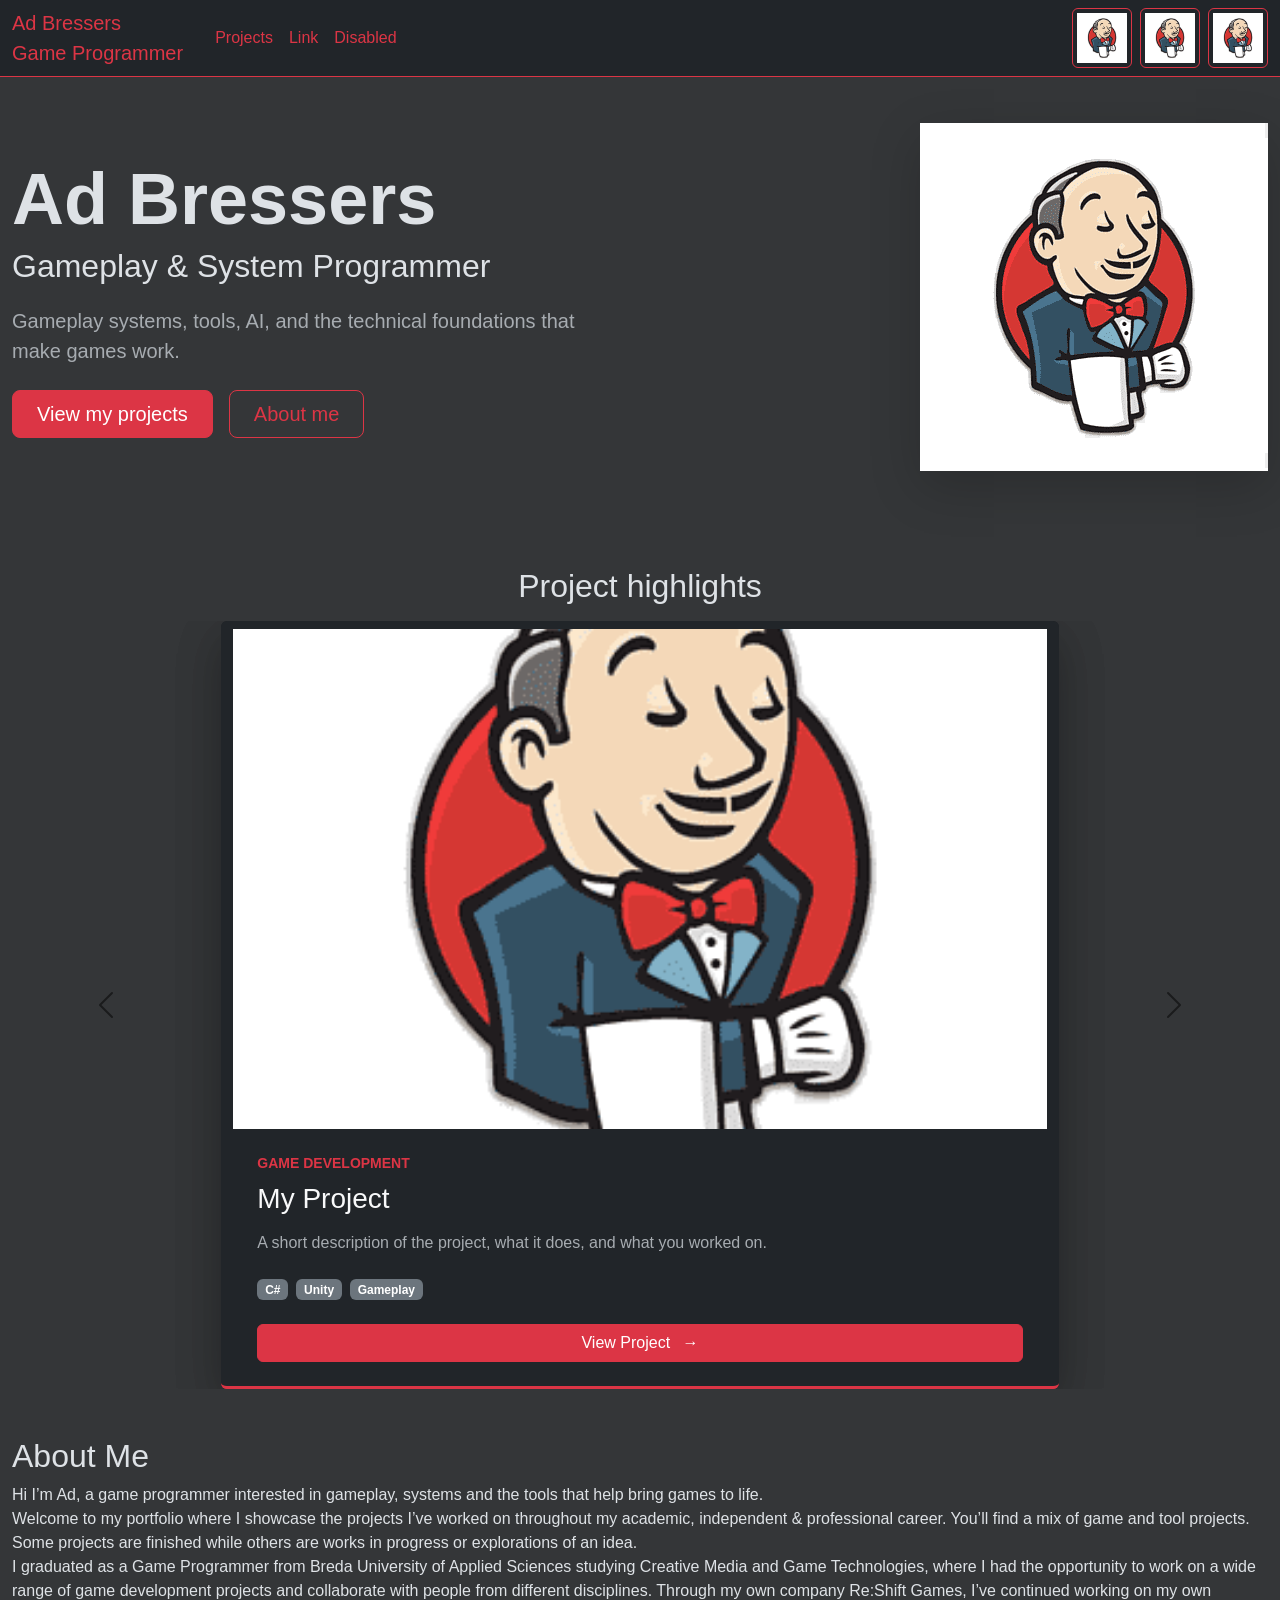
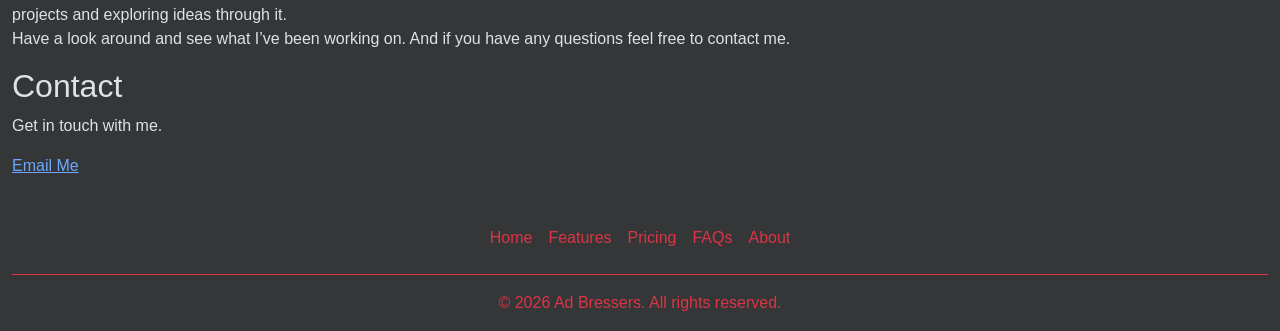
==== commit a6cc3b75: "Added Into section" ====
--- a/index.html
+++ b/index.html
@@ -32,67 +32,81 @@
 </head>
 
 <body style="background-color: #343638; padding-top: 75px; font-family: 'Segoe UI', sans-serif;">
-    <!-- Navigation -->
-    <nav class="navbar navbar-expand-lg fixed-top bg-dark border-bottom border-danger">
-        <div class="container-xxl">
-            
-            <a class="navbar-brand p-0 me-0 me-lg-2 text-danger" aria-label="Ad Bressers" href="index.html">Ad Bressers <br> Game Programmer</a>
-            <button class="navbar-toggler collapsed navbar-dark" type="button" data-bs-toggle="collapse" data-bs-target="#navbarToggle" aria-controls="navbarToggle" aria-expanded="false" aria-label="Toggle navigation">
-                <span class="navbar-toggler-icon"></span>
-            </button>
-
-            <div class="collapse navbar-collapse" id="navbarToggle">
-                <ul class="navbar-nav ps-3 me-auto">
-                    <li class="nav-item">
-                        <a class="nav-link link-danger" href="projects.html">Projects</a>
-                    </li>
-                    <li class="nav-item">
-                        <a class="nav-link link-danger" href="#">Link</a>
-                    </li>
-                    <li class="nav-item">
-                        <a class="nav-link link-danger" href="#">Disabled</a>
-                    </li>
-                </ul>
-
-                <ul class="navbar-nav ps-3 flex-row ms-auto gap-2">
-                    <li class="nav-item">
-                        <a class="btn btn-outline-danger p-1" href="#">
-                        <img src="Assets/Images/jenkins.png" alt="GitLogo" width="50" height="50">
-                        </a>
-                    </li>
-                    <li class="nav-item">
-                        <a class="btn btn-outline-danger p-1" href="#">
-                        <img src="Assets/Images/jenkins.png" alt="GitLogo" width="50" height="50">
-                        </a>
-                    </li>
-                    <li class="nav-item">
-                        <a class="btn btn-outline-danger p-1" href="#">
-                        <img src="Assets/Images/jenkins.png" alt="GitLogo" width="50" height="50">
-                        </a>
-                    </li>
-                </ul>
+    <header>
+        <!-- Navigation -->
+        <nav class="navbar navbar-expand-lg fixed-top bg-dark border-bottom border-danger">
+            <div class="container-xxl">
+                <a class="navbar-brand p-0 me-0 me-lg-2 text-danger" aria-label="Ad Bressers" href="index.html">Ad Bressers <br> Game Programmer</a>
+                <button class="navbar-toggler collapsed navbar-dark" type="button" data-bs-toggle="collapse" data-bs-target="#navbarToggle" aria-controls="navbarToggle" aria-expanded="false" aria-label="Toggle navigation">
+                    <span class="navbar-toggler-icon"></span>
+                </button>
+                <div class="collapse navbar-collapse" id="navbarToggle">
+                    <ul class="navbar-nav ps-3 me-auto">
+                        <li class="nav-item">
+                            <a class="nav-link link-danger" href="projects.html">Projects</a>
+                        </li>
+                        <li class="nav-item">
+                            <a class="nav-link link-danger" href="#">Link</a>
+                        </li>
+                        <li class="nav-item">
+                            <a class="nav-link link-danger" href="#">Disabled</a>
+                        </li>
+                    </ul>
+                    <ul class="navbar-nav ps-3 flex-row ms-auto gap-2">
+                        <li class="nav-item">
+                            <a class="btn btn-outline-danger p-1" href="#">
+                            <img src="Assets/Images/jenkins.png" alt="GitLogo" width="50" height="50">
+                            </a>
+                        </li>
+                        <li class="nav-item">
+                            <a class="btn btn-outline-danger p-1" href="#">
+                            <img src="Assets/Images/jenkins.png" alt="GitLogo" width="50" height="50">
+                            </a>
+                        </li>
+                        <li class="nav-item">
+                            <a class="btn btn-outline-danger p-1" href="#">
+                            <img src="Assets/Images/jenkins.png" alt="GitLogo" width="50" height="50">
+                            </a>
+                        </li>
+                    </ul>
+                </div>
             </div>
-        </div>
-    </nav>
-
-    <section class="container-xxl">
-        <div class="hero-content">
-            <h1>Ad Bressers</h1>
-            <h2>Game Programmer</h2>
-        </div>
-        </section>
-
-        <!-- Projects -->
-        <section class="container-xxl">
-            <h2>Project highlights</h2>
+        </nav>
+    </header>
+
+    <main>
+        <!-- Intro -->
+        <section class="py-5" id="Intro">
+            <div class="container-xxl">
+                <div class="row align-items-center g-5">
+                    <div class="col-12 col-lg-6">
+                        <h1 class="display-2 fw-bold">Ad Bressers</h1>
+                        <h2 class="lh-1 mb-4">Gameplay & System Programmer</h2>
+                        <p class="lead text-secondary-emphasis mb-4">Gameplay systems, tools, AI, and the technical foundations that make games work.</p>
+                        <div class="d-flex flex-wrap gap-3">
+                            <a class="btn btn-danger btn-lg px-4" href="#projects">View my projects</a>
+                            <a class="btn btn-outline-danger btn-lg px-4" href="#about">About me</a>
+                        </div>
+                    </div>
+                    <div class="col-12 col-lg-6 text-lg-end">
+                        <div class="position-relative">
+                            <img src="Assets/Images/jenkins.png" alt="Me" class="img-fluid shadow-lg">
+                        </div>
+                    </div>
+                </div>
+            </div>
+        </section>
+
+        <!-- Projects highlights -->
+        <section class="container-xxl py-5">
+            <h2 class="text-center pb-2">Project highlights</h2>
             <div id="projectCarousel" class="carousel slide" data-bs-ride="false">
                 <div class="carousel-inner">
 
                     <!-- Slide 1 -->
                     <div class="carousel-item active">
                         <div class="row col-12 col-md-10 col-lg-8 mx-auto">
-
-                            <div class="card border-0 border-bottom border-danger border-3 bg-dark text-light shadow-lg">
+                            <div class="card border-0 border-bottom border-danger border-3 bg-dark shadow-lg">
                                 
                                 <div class="pt-2">
                                     <div class="ratio ratio-16x9 p-5">
@@ -206,39 +220,6 @@
 
             </div>
         </section>
-
-
-
-        <section class="container-xxl">
-            <h2>Project highlights</h2>
-            <div class="cards">
-                <div class="card border-bottom border-danger" style="width: 18rem;">
-                    <img src="Assets/Images/jenkins.png" class="card-img-top" alt="...">
-                    <div class="card-body">
-                        <h5 class="card-title">Card title</h5>
-                        <p class="card-text">Some quick example text to build on the card title and make up the bulk of the card's content.</p>
-                        <a href="project.html" class="btn btn-danger">View Project</a>
-                    </div>
-                </div>
-                <div class="card border-bottom border-danger" style="width: 18rem;">
-                    <img src="Assets/Images/CreateBitterballen.jpg" class="card-img-top" alt="...">
-                    <div class="card-body">
-                        <h5 class="card-title">Card title</h5>
-                        <p class="card-text">Some quick example text to build on the card title and make up the bulk of the card's content.</p>
-                        <a href="project.html" class="btn btn-danger">View Project</a>
-                    </div>
-                </div>
-                <div class="card border-bottom border-danger" style="width: 18rem;">
-                    <img src="Assets/Images/CreateBitterballen.jpg" class="card-img-top" alt="...">
-                    <div class="card-body">
-                        <h5 class="card-title">Card title</h5>
-                        <p class="card-text">Some quick example text to build on the card title and make up the bulk of the card's content.</p>
-                        <a href="project.html" class="btn btn-danger">View Project</a>
-                    </div>
-                </div>
-            </div>
-        </section>
-
 
         <!-- About -->
         <section class="container-xxl">
@@ -251,18 +232,36 @@
             </p>
         </section>
 
-
         <!-- Contact -->
         <section class="container-xxl">
             <h2>Contact</h2>
             <p>Get in touch with me.</p>
             <a href="mailto:adbresserss@gmail.com" class="button">Email Me</a>
         </section>
-
-    <!-- Footer -->
-    <footer>
-        <p>&copy; 2026 Ad Bressers. All rights reserved.</p>
-    </footer>
+    </main>
+
+    <footer class="pt-3 mt-4">
+        <div class="container-xxl">
+            <ul class="nav justify-content-center border-bottom border-danger pb-3 mb-3"> 
+                <li class="nav-item">
+                    <a href="#" class="nav-link px-2 text-danger">Home</a>
+                </li> 
+                <li class="nav-item">
+                    <a href="#" class="nav-link px-2 text-danger">Features</a>
+                </li> 
+                <li class="nav-item">
+                    <a href="#" class="nav-link px-2 text-danger">Pricing</a>
+                </li> 
+                <li class="nav-item">
+                    <a href="#" class="nav-link px-2 text-danger">FAQs</a>
+                </li> 
+                <li class="nav-item">
+                    <a href="#" class="nav-link px-2 text-danger">About</a>
+                </li> 
+            </ul> 
+            <p class="text-center text-danger">&copy; 2026 Ad Bressers. All rights reserved.</p> 
+        </div>
+    </footer> 
 
 </body>
 </html>
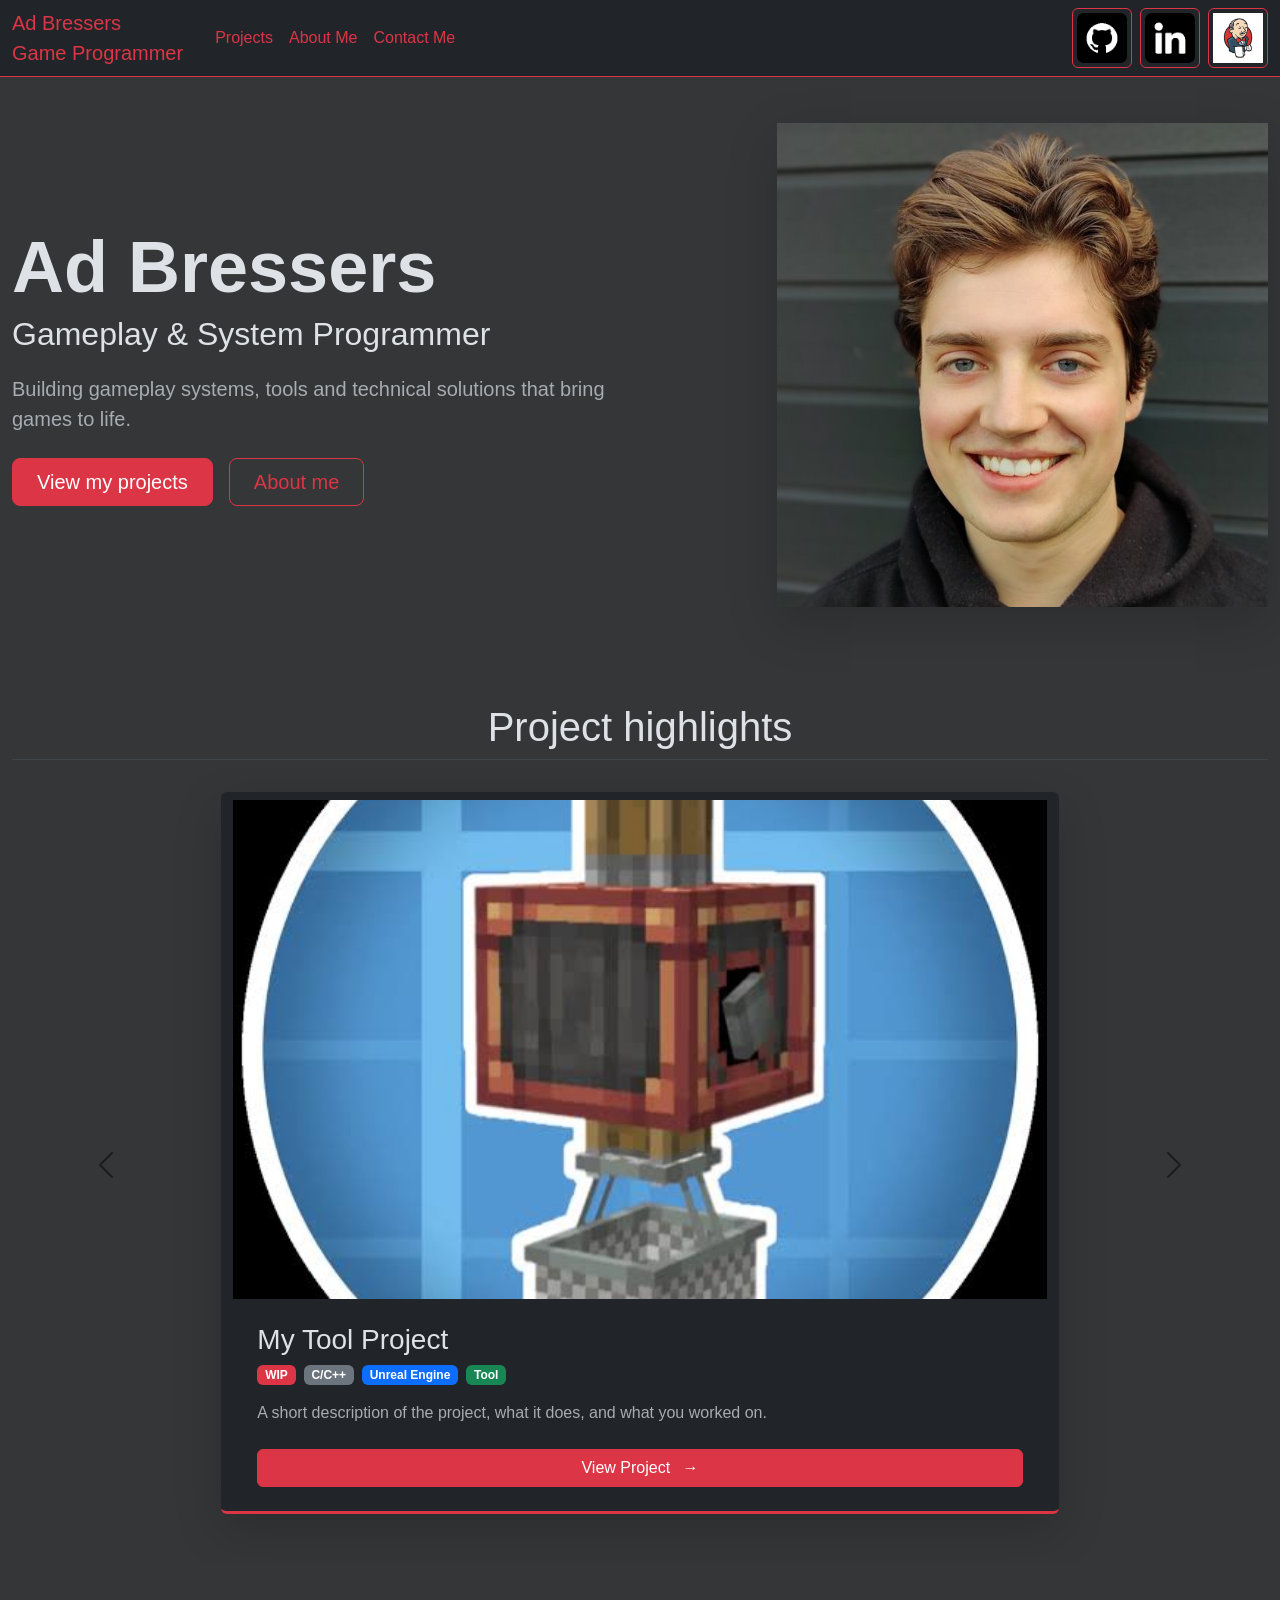
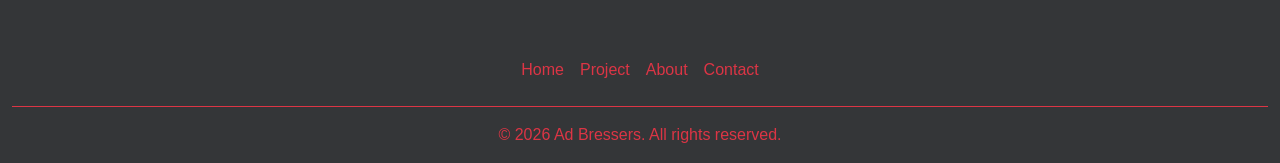
==== commit ff21b6ad: "Added pages, Improved icons & linking, Added pf and Added project highlights hovering effect" ====
--- a/index.html
+++ b/index.html
@@ -28,7 +28,12 @@
         src="https://cdn.jsdelivr.net/npm/bootstrap@5.3.8/dist/js/bootstrap.bundle.min.js"
         integrity="sha384-FKyoEForCGlyvwx9Hj09JcYn3nv7wiPVlz7YYwJrWVcXK/BmnVDxM+D2scQbITxI"
         crossorigin="anonymous">
-    </script>    
+    </script>   
+    
+    <link 
+        rel="stylesheet"
+        href="style.css"
+    >
 </head>
 
 <body style="background-color: #343638; padding-top: 75px; font-family: 'Segoe UI', sans-serif;">
@@ -46,25 +51,25 @@
                             <a class="nav-link link-danger" href="projects.html">Projects</a>
                         </li>
                         <li class="nav-item">
-                            <a class="nav-link link-danger" href="#">Link</a>
-                        </li>
-                        <li class="nav-item">
-                            <a class="nav-link link-danger" href="#">Disabled</a>
+                            <a class="nav-link link-danger" href="about.html">About Me</a>
+                        </li>
+                        <li class="nav-item">
+                            <a class="nav-link link-danger" href="contact.html">Contact Me</a>
                         </li>
                     </ul>
                     <ul class="navbar-nav ps-3 flex-row ms-auto gap-2">
                         <li class="nav-item">
-                            <a class="btn btn-outline-danger p-1" href="#">
-                            <img src="Assets/Images/jenkins.png" alt="GitLogo" width="50" height="50">
+                            <a class="btn btn-outline-danger p-1" href="https://github.com/AdBressers/" target="_blank">
+                            <img src="Assets/Images/githubFilled.png" alt="GitLogo" width="50" height="50">
                             </a>
                         </li>
                         <li class="nav-item">
-                            <a class="btn btn-outline-danger p-1" href="#">
-                            <img src="Assets/Images/jenkins.png" alt="GitLogo" width="50" height="50">
+                            <a class="btn btn-outline-danger p-1" href="https://www.linkedin.com/in/adbressers/" target="_blank">
+                            <img src="Assets/Images/linkedinFilled.png" alt="LinkedinLogo" width="50" height="50">
                             </a>
                         </li>
                         <li class="nav-item">
-                            <a class="btn btn-outline-danger p-1" href="#">
+                            <a class="btn btn-outline-danger p-1" href="#" target="_blank">
                             <img src="Assets/Images/jenkins.png" alt="GitLogo" width="50" height="50">
                             </a>
                         </li>
@@ -82,7 +87,7 @@
                     <div class="col-12 col-lg-6">
                         <h1 class="display-2 fw-bold">Ad Bressers</h1>
                         <h2 class="lh-1 mb-4">Gameplay & System Programmer</h2>
-                        <p class="lead text-secondary-emphasis mb-4">Gameplay systems, tools, AI, and the technical foundations that make games work.</p>
+                        <p class="lead text-secondary-emphasis mb-4">Building gameplay systems, tools and technical solutions that bring games to life.</p>
                         <div class="d-flex flex-wrap gap-3">
                             <a class="btn btn-danger btn-lg px-4" href="#projects">View my projects</a>
                             <a class="btn btn-outline-danger btn-lg px-4" href="#about">About me</a>
@@ -90,7 +95,7 @@
                     </div>
                     <div class="col-12 col-lg-6 text-lg-end">
                         <div class="position-relative">
-                            <img src="Assets/Images/jenkins.png" alt="Me" class="img-fluid shadow-lg">
+                            <img src="Assets/Images/PicturePF.png" alt="Me" class="img-fluid shadow-lg">
                         </div>
                     </div>
                 </div>
@@ -99,165 +104,116 @@
 
         <!-- Projects highlights -->
         <section class="container-xxl py-5">
-            <h2 class="text-center pb-2">Project highlights</h2>
+            <h1 class="text-center border-bottom border-secondary-subtle mb-2 pb-2">Project highlights</h1>
             <div id="projectCarousel" class="carousel slide" data-bs-ride="false">
                 <div class="carousel-inner">
 
-                    <!-- Slide 1 -->
+                    <!-- Item 1 -->
                     <div class="carousel-item active">
-                        <div class="row col-12 col-md-10 col-lg-8 mx-auto">
-                            <div class="card border-0 border-bottom border-danger border-3 bg-dark shadow-lg">
-                                
+                        <div class="row col-12 col-md-10 col-lg-8 mt-4 mb-5 mx-auto">
+                            <div class="card highlight-card border-0 border-bottom border-danger border-3 bg-dark shadow-lg">
                                 <div class="pt-2">
                                     <div class="ratio ratio-16x9 p-5">
-                                        <img src="Assets/Images/CreateBitterballen.jpg"
-                                            class="object-fit-cover"
-                                            alt="Project screenshot">
-                                    </div>
-                                </div>
-
+                                        <img src="Assets/Images/CreateBitterballen.jpg" class="object-fit-cover" alt="Project screenshot">
+                                    </div>
+                                </div>
                                 <div class="card-body p-4">
-
-                                    <p class="text-danger text-uppercase fw-semibold small mb-2">
-                                        Game Development
-                                    </p>
-
-                                    <h3 class="card-title mb-3">
-                                        My Project
-                                    </h3>
-
-                                    <p class="card-text text-secondary-emphasis mb-4">
-                                        A short description of the project, what it does,
-                                        and what you worked on.
-                                    </p>
-
-                                    <div class="d-flex flex-wrap gap-2 mb-4">
-                                        <span class="badge text-bg-secondary">C#</span>
-                                        <span class="badge text-bg-secondary">Unity</span>
-                                        <span class="badge text-bg-secondary">Gameplay</span>
-                                    </div>
-
-                                    <a href="project.html" class="btn btn-danger w-100">
-                                        View Project
-                                        <span class="ms-2">→</span>
-                                    </a>
-
+                                    <h3 class="card-title mb-2">My Tool Project</h3>
+                                    <div class="d-flex flex-wrap gap-2 mb-3">
+                                        <span class="badge text-bg-danger">WIP</span>
+                                        <span class="badge text-bg-secondary">C/C++</span>
+                                        <span class="badge text-bg-primary">Unreal Engine</span>
+                                        <span class="badge text-bg-success">Tool</span>
+                                    </div>
+                                    <p class="card-text text-secondary-emphasis mb-4">A short description of the project, what it does, and what you worked on.</p>
+                                    <div class="d-flex flex-nowrap gap-2">
+                                        <a href="project.html" class="btn btn-danger flex-fill">
+                                            View Project
+                                            <span class="ms-2">→</span>
+                                        </a>
+                                    </div>
                                 </div>
                             </div>
-
-                        </div>
-                    </div>
-
-                    <!-- Slide 2 -->
-                    <div class="carousel-item active">
-                        <div class="row col-12 col-md-10 col-lg-8 mx-auto">
-
-                            <div class="card border-0 border-bottom border-danger border-3 bg-dark text-light shadow-lg">
-                                
+                        </div>
+                    </div>
+
+                    <!-- Item 2 -->
+                    <div class="carousel-item">
+                        <div class="row col-12 col-md-10 col-lg-8 mt-4 mb-5  mx-auto">
+                            <div class="card highlight-card border-0 border-bottom border-danger border-3 bg-dark shadow-lg">
                                 <div class="pt-2">
                                     <div class="ratio ratio-16x9 p-5">
-                                        <img src="Assets/Images/jenkins.png"
-                                            class="object-fit-cover"
-                                            alt="Project screenshot">
-                                    </div>
-                                </div>
-
+                                        <img src="Assets/Images/jenkins.png" class="object-fit-cover" alt="Project screenshot">
+                                    </div>
+                                </div>
                                 <div class="card-body p-4">
-
-                                    <p class="text-danger text-uppercase fw-semibold small mb-2">
-                                        Game Development
-                                    </p>
-
-                                    <h3 class="card-title mb-3">
-                                        My Project
-                                    </h3>
-
-                                    <p class="card-text text-secondary-emphasis mb-4">
-                                        A short description of the project, what it does,
-                                        and what you worked on.
-                                    </p>
-
-                                    <div class="d-flex flex-wrap gap-2 mb-4">
-                                        <span class="badge text-bg-secondary">C#</span>
-                                        <span class="badge text-bg-secondary">Unity</span>
-                                        <span class="badge text-bg-secondary">Gameplay</span>
-                                    </div>
-
-                                    <a href="project.html" class="btn btn-danger w-100">
-                                        View Project
-                                        <span class="ms-2">→</span>
-                                    </a>
-
+                                    <h3 class="card-title mb-2">My Game Project</h3>
+                                    <div class="d-flex flex-wrap gap-2 mb-3">
+                                        <span class="badge text-bg-danger">WIP</span>
+                                        <span class="badge text-bg-secondary">C++</span>
+                                        <span class="badge text-bg-primary">Unreal Engine</span>
+                                        <span class="badge text-bg-success">Game</span>
+                                    </div>
+                                    <p class="card-text text-secondary-emphasis mb-4">A short description of the project, what it does, and what you worked on.</p>
+                                    <div class="d-flex flex-nowrap gap-2">
+                                        <a href="project.html" class="btn btn-danger flex-fill">
+                                            View Project
+                                            <span class="ms-2">→</span>
+                                        </a>
+                                        <a href="project.html" class="btn btn-outline-danger flex-fill">
+                                            Visit Website
+                                            <span class="ms-2">→</span>
+                                        </a>
+                                    </div>
                                 </div>
                             </div>
-
-                        </div>
-                    </div>
-
-                <!-- Previous button -->
-                <button class="carousel-control-prev"
-                        type="button"
-                        data-bs-target="#projectCarousel"
-                        data-bs-slide="prev">
-
-                    <span class="carousel-control-prev-icon"
-                        aria-hidden="true"></span>
-
-                    <span class="visually-hidden">Previous</span>
-                </button>
-
-                <!-- Next button -->
-                <button class="carousel-control-next"
-                        type="button"
-                        data-bs-target="#projectCarousel"
-                        data-bs-slide="next">
-
-                    <span class="carousel-control-next-icon"
-                        aria-hidden="true"></span>
-
-                    <span class="visually-hidden">Next</span>
-                </button>
-
+                        </div>
+                    </div>
+
+                    <!-- Next button -->
+                    <button class="carousel-control-next"
+                            type="button"
+                            data-bs-target="#projectCarousel"
+                            data-bs-slide="next">
+
+                        <span class="carousel-control-next-icon"
+                            aria-hidden="true"></span>
+
+                        <span class="visually-hidden">Next</span>
+                    </button>
+
+                    <!-- Previous button -->
+                    <button class="carousel-control-prev"
+                            type="button"
+                            data-bs-target="#projectCarousel"
+                            data-bs-slide="prev">
+
+                        <span class="carousel-control-prev-icon"
+                            aria-hidden="true"></span>
+
+                        <span class="visually-hidden">Previous</span>
+                    </button>
+
+                </div>
             </div>
-        </section>
-
-        <!-- About -->
-        <section class="container-xxl">
-            <h2>About Me</h2>
-            <p>
-                Hi I’m Ad, a game programmer interested in gameplay, systems and the tools that help bring games to life. <br>
-                Welcome to my portfolio where I showcase the projects I’ve worked on throughout my academic, independent & professional career. You’ll find a mix of game and tool projects. Some projects are finished while others are works in progress or explorations of an idea. <br>
-                I graduated as a Game Programmer from Breda University of Applied Sciences studying Creative Media and Game Technologies, where I had the opportunity to work on a wide range of game development projects and collaborate with people from different disciplines. Through my own company Re:Shift Games, I’ve continued working on my own projects and exploring ideas through it. <br>
-                Have a look around and see what I’ve been working on. And if you have any questions feel free to contact me.
-            </p>
-        </section>
-
-        <!-- Contact -->
-        <section class="container-xxl">
-            <h2>Contact</h2>
-            <p>Get in touch with me.</p>
-            <a href="mailto:adbresserss@gmail.com" class="button">Email Me</a>
-        </section>
+        </section> 
     </main>
 
     <footer class="pt-3 mt-4">
         <div class="container-xxl">
             <ul class="nav justify-content-center border-bottom border-danger pb-3 mb-3"> 
                 <li class="nav-item">
-                    <a href="#" class="nav-link px-2 text-danger">Home</a>
+                    <a href="#Intro" class="nav-link px-2 text-danger">Home</a>
                 </li> 
                 <li class="nav-item">
-                    <a href="#" class="nav-link px-2 text-danger">Features</a>
+                    <a href="projects.html" class="nav-link px-2 text-danger">Project</a>
                 </li> 
                 <li class="nav-item">
-                    <a href="#" class="nav-link px-2 text-danger">Pricing</a>
+                    <a href="about.html" class="nav-link px-2 text-danger">About</a>
                 </li> 
                 <li class="nav-item">
-                    <a href="#" class="nav-link px-2 text-danger">FAQs</a>
-                </li> 
-                <li class="nav-item">
-                    <a href="#" class="nav-link px-2 text-danger">About</a>
-                </li> 
+                    <a href="contact.html" class="nav-link px-2 text-danger">Contact</a>
+                </li>
             </ul> 
             <p class="text-center text-danger">&copy; 2026 Ad Bressers. All rights reserved.</p> 
         </div>
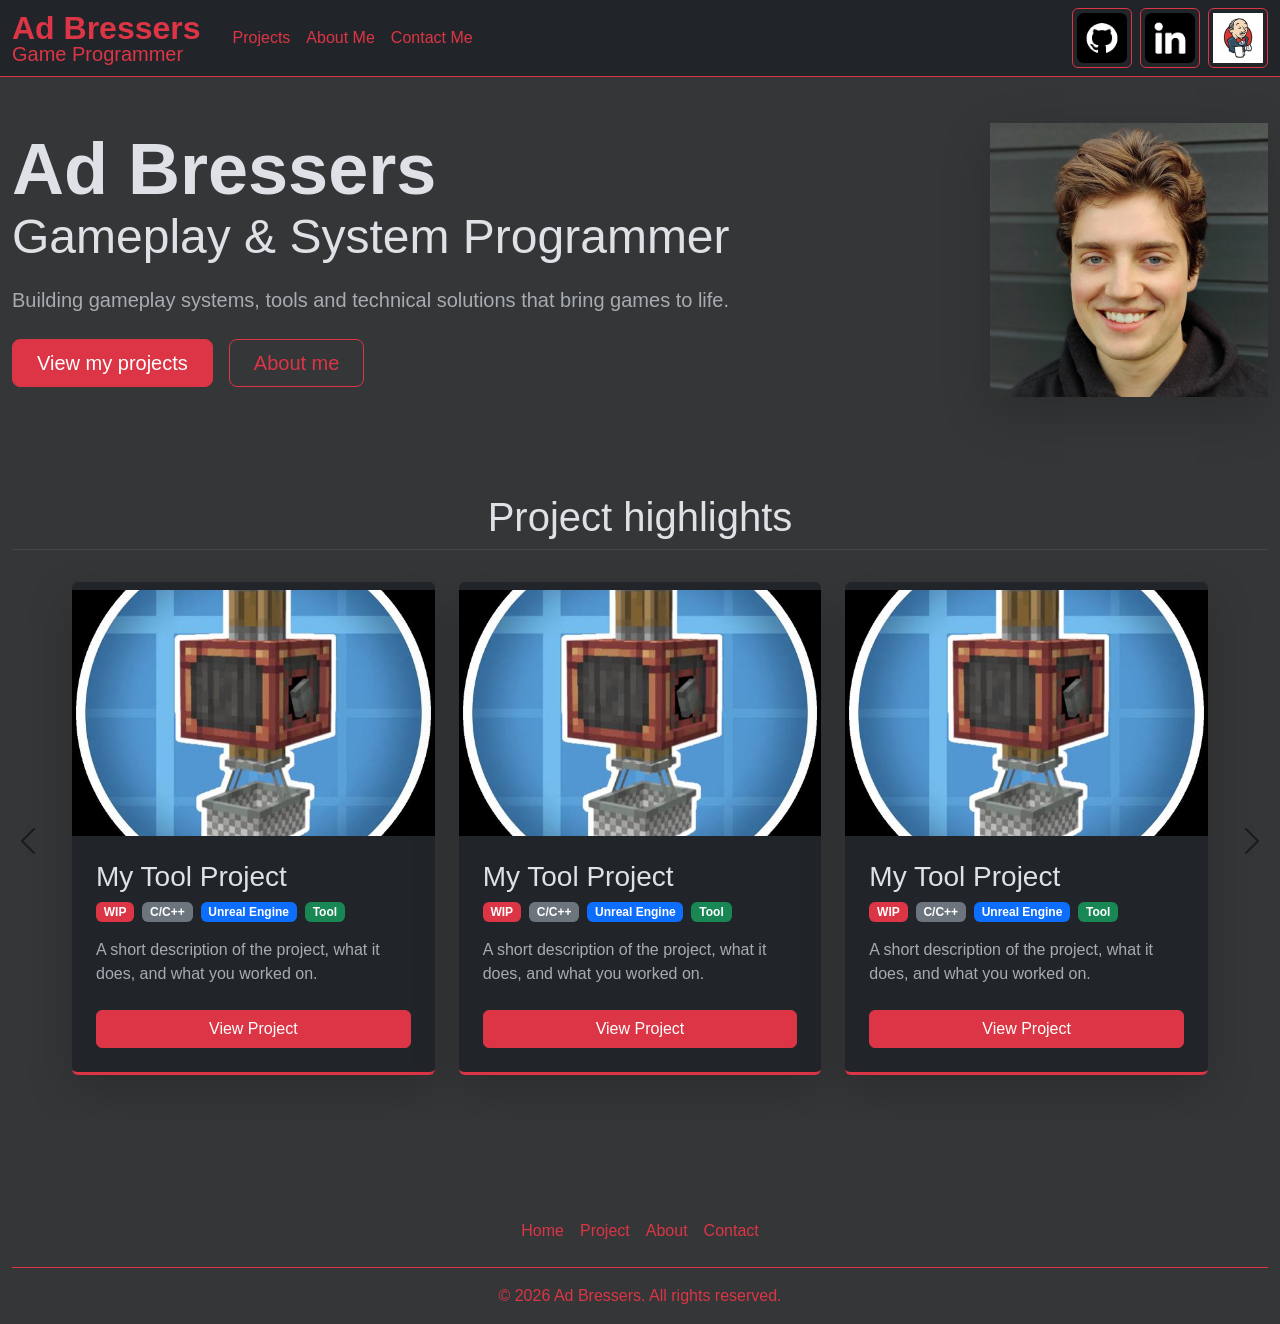
==== commit 3dc6c8c9: "Improve visual clarity and layout of the nav-brand, introduction section and project highlights padd" ====
--- a/index.html
+++ b/index.html
@@ -41,7 +41,10 @@
         <!-- Navigation -->
         <nav class="navbar navbar-expand-lg fixed-top bg-dark border-bottom border-danger">
             <div class="container-xxl">
-                <a class="navbar-brand p-0 me-0 me-lg-2 text-danger" aria-label="Ad Bressers" href="index.html">Ad Bressers <br> Game Programmer</a>
+                <a class="navbar-brand p-0 me-0 me-lg-2" aria-label="Ad Bressers" href="index.html">
+                    <span class="d-block text-danger fs-2 lh-1 fw-bold">Ad Bressers</span>
+                    <span class="d-block text-danger fs-5 lh-1">Game Programmer</span>
+                </a>
                 <button class="navbar-toggler collapsed navbar-dark" type="button" data-bs-toggle="collapse" data-bs-target="#navbarToggle" aria-controls="navbarToggle" aria-expanded="false" aria-label="Toggle navigation">
                     <span class="navbar-toggler-icon"></span>
                 </button>
@@ -84,16 +87,16 @@
         <section class="py-5" id="Intro">
             <div class="container-xxl">
                 <div class="row align-items-center g-5">
-                    <div class="col-12 col-lg-6">
-                        <h1 class="display-2 fw-bold">Ad Bressers</h1>
-                        <h2 class="lh-1 mb-4">Gameplay & System Programmer</h2>
+                    <div class="col-12 col-lg-9">
+                        <h1 class="display-2 fw-bold lh-1">Ad Bressers</h1>
+                        <h2 class="display-5 lh-1 mb-4">Gameplay & System Programmer</h2>
                         <p class="lead text-secondary-emphasis mb-4">Building gameplay systems, tools and technical solutions that bring games to life.</p>
                         <div class="d-flex flex-wrap gap-3">
                             <a class="btn btn-danger btn-lg px-4" href="#projects">View my projects</a>
                             <a class="btn btn-outline-danger btn-lg px-4" href="#about">About me</a>
                         </div>
                     </div>
-                    <div class="col-12 col-lg-6 text-lg-end">
+                    <div class="col-12 col-lg-3 text-lg-end">
                         <div class="position-relative">
                             <img src="Assets/Images/PicturePF.png" alt="Me" class="img-fluid shadow-lg">
                         </div>
@@ -103,14 +106,184 @@
         </section>
 
         <!-- Projects highlights -->
-        <section class="container-xxl py-5">
+        <section class="container-xxl py-5" id="Highlights">
             <h1 class="text-center border-bottom border-secondary-subtle mb-2 pb-2">Project highlights</h1>
-            <div id="projectCarousel" class="carousel slide" data-bs-ride="false">
+            <div id="PcProjectCarousel" class="carousel slide d-none d-lg-block" data-bs-ride="false">
+                <div class="carousel-inner px-5">
+
+                    <!-- Slide 1 -->
+                    <div class="carousel-item active">
+                        <div class="row mt-4 mb-5 mx-auto">
+                            <!-- Item 1 -->
+                            <div class="col-md-6 col-lg-4">
+                                <div class="card highlight-card border-0 border-bottom border-danger border-3 bg-dark shadow-lg">
+                                    <div class="pt-2">
+                                        <div class="ratio ratio-16x9 p-5">
+                                            <img src="Assets/Images/CreateBitterballen.jpg" class="object-fit-cover" alt="Project screenshot">
+                                        </div>
+                                    </div>
+                                    <div class="card-body p-4">
+                                        <h3 class="card-title mb-2">My Tool Project</h3>
+                                        <div class="d-flex flex-wrap gap-2 mb-3">
+                                            <span class="badge text-bg-danger">WIP</span>
+                                            <span class="badge text-bg-secondary">C/C++</span>
+                                            <span class="badge text-bg-primary">Unreal Engine</span>
+                                            <span class="badge text-bg-success">Tool</span>
+                                        </div>
+                                        <p class="card-text text-secondary-emphasis mb-4">A short description of the project, what it does, and what you worked on.</p>
+                                        <div class="d-flex flex-nowrap gap-2">
+                                            <a href="project.html" class="btn btn-danger flex-fill">View Project</a>
+                                        </div>
+                                    </div>
+                                </div>
+                            </div>
+                            <!-- Item 2 -->
+                            <div class="col-md-6 col-lg-4">
+                                <div class="card highlight-card border-0 border-bottom border-danger border-3 bg-dark shadow-lg">
+                                    <div class="pt-2">
+                                        <div class="ratio ratio-16x9 p-5">
+                                            <img src="Assets/Images/CreateBitterballen.jpg" class="object-fit-cover" alt="Project screenshot">
+                                        </div>
+                                    </div>
+                                    <div class="card-body p-4">
+                                        <h3 class="card-title mb-2">My Tool Project</h3>
+                                        <div class="d-flex flex-wrap gap-2 mb-3">
+                                            <span class="badge text-bg-danger">WIP</span>
+                                            <span class="badge text-bg-secondary">C/C++</span>
+                                            <span class="badge text-bg-primary">Unreal Engine</span>
+                                            <span class="badge text-bg-success">Tool</span>
+                                        </div>
+                                        <p class="card-text text-secondary-emphasis mb-4">A short description of the project, what it does, and what you worked on.</p>
+                                        <div class="d-flex flex-nowrap gap-2">
+                                            <a href="project.html" class="btn btn-danger flex-fill">View Project</a>
+                                        </div>
+                                    </div>
+                                </div>
+                            </div>
+                            <!-- Item 3 -->
+                            <div class="col-md-6 col-lg-4">
+                                <div class="card highlight-card border-0 border-bottom border-danger border-3 bg-dark shadow-lg">
+                                    <div class="pt-2">
+                                        <div class="ratio ratio-16x9 p-5">
+                                            <img src="Assets/Images/CreateBitterballen.jpg" class="object-fit-cover" alt="Project screenshot">
+                                        </div>
+                                    </div>
+                                    <div class="card-body p-4">
+                                        <h3 class="card-title mb-2">My Tool Project</h3>
+                                        <div class="d-flex flex-wrap gap-2 mb-3">
+                                            <span class="badge text-bg-danger">WIP</span>
+                                            <span class="badge text-bg-secondary">C/C++</span>
+                                            <span class="badge text-bg-primary">Unreal Engine</span>
+                                            <span class="badge text-bg-success">Tool</span>
+                                        </div>
+                                        <p class="card-text text-secondary-emphasis mb-4">A short description of the project, what it does, and what you worked on.</p>
+                                        <div class="d-flex flex-nowrap gap-2">
+                                            <a href="project.html" class="btn btn-danger flex-fill">View Project</a>
+                                        </div>
+                                    </div>
+                                </div>
+                            </div>
+                        </div>
+                    </div>
+
+                    <!-- Slide 2 -->
+                    <div class="carousel-item">
+                        <div class="row mt-4 mb-5 mx-auto">
+                            <!-- Item 1 -->
+                            <div class="col-md-6 col-lg-4">
+                                <div class="card highlight-card border-0 border-bottom border-danger border-3 bg-dark shadow-lg">
+                                    <div class="pt-2">
+                                        <div class="ratio ratio-16x9 p-5">
+                                            <img src="Assets/Images/jenkins.png" class="object-fit-cover" alt="Project screenshot">
+                                        </div>
+                                    </div>
+                                    <div class="card-body p-4">
+                                        <h3 class="card-title mb-2">My Game Project</h3>
+                                        <div class="d-flex flex-wrap gap-2 mb-3">
+                                            <span class="badge text-bg-danger">WIP</span>
+                                            <span class="badge text-bg-secondary">C++</span>
+                                            <span class="badge text-bg-primary">Unreal Engine</span>
+                                            <span class="badge text-bg-success">Game</span>
+                                        </div>
+                                        <p class="card-text text-secondary-emphasis mb-4">A short description of the project, what it does, and what you worked on.</p>
+                                        <div class="d-flex flex-nowrap gap-2">
+                                            <a href="project.html" class="btn btn-danger flex-fill">View Project</a>
+                                            <a href="project.html" class="btn btn-outline-danger flex-fill">Visit Website</a>
+                                        </div>
+                                    </div>
+                                </div>
+                            </div>
+                            <!-- Item 2 -->
+                            <div class="col-md-6 col-lg-4">
+                                <div class="card highlight-card border-0 border-bottom border-danger border-3 bg-dark shadow-lg">
+                                    <div class="pt-2">
+                                        <div class="ratio ratio-16x9 p-5">
+                                            <img src="Assets/Images/jenkins.png" class="object-fit-cover" alt="Project screenshot">
+                                        </div>
+                                    </div>
+                                    <div class="card-body p-4">
+                                        <h3 class="card-title mb-2">My Game Project</h3>
+                                        <div class="d-flex flex-wrap gap-2 mb-3">
+                                            <span class="badge text-bg-danger">WIP</span>
+                                            <span class="badge text-bg-secondary">C++</span>
+                                            <span class="badge text-bg-primary">Unreal Engine</span>
+                                            <span class="badge text-bg-success">Game</span>
+                                        </div>
+                                        <p class="card-text text-secondary-emphasis mb-4">A short description of the project, what it does, and what you worked on.</p>
+                                        <div class="d-flex flex-nowrap gap-2">
+                                            <a href="project.html" class="btn btn-danger flex-fill">View Project</a>
+                                            <a href="project.html" class="btn btn-outline-danger flex-fill">Visit Website</a>
+                                        </div>
+                                    </div>
+                                </div>
+                            </div>
+                            <!-- Item 3 -->
+                            <div class="col-md-6 col-lg-4">
+                                <div class="card highlight-card border-0 border-bottom border-danger border-3 bg-dark shadow-lg">
+                                    <div class="pt-2">
+                                        <div class="ratio ratio-16x9 p-5">
+                                            <img src="Assets/Images/jenkins.png" class="object-fit-cover" alt="Project screenshot">
+                                        </div>
+                                    </div>
+                                    <div class="card-body p-4">
+                                        <h3 class="card-title mb-2">My Game Project</h3>
+                                        <div class="d-flex flex-wrap gap-2 mb-3">
+                                            <span class="badge text-bg-danger">WIP</span>
+                                            <span class="badge text-bg-secondary">C++</span>
+                                            <span class="badge text-bg-primary">Unreal Engine</span>
+                                            <span class="badge text-bg-success">Game</span>
+                                        </div>
+                                        <p class="card-text text-secondary-emphasis mb-4">A short description of the project, what it does, and what you worked on.</p>
+                                        <div class="d-flex flex-nowrap gap-2">
+                                            <a href="project.html" class="btn btn-danger flex-fill">View Project</a>
+                                            <a href="project.html" class="btn btn-outline-danger flex-fill">Visit Website</a>
+                                        </div>
+                                    </div>
+                                </div>
+                            </div>
+                        </div>
+                    </div>
+
+                    <!-- Next button -->
+                    <button class="carousel-control-next justify-content-end" style="width: 5%;" type="button" data-bs-target="#PcProjectCarousel" data-bs-slide="next">
+                        <span class="carousel-control-next-icon" aria-hidden="true"></span>
+                        <!--<span class="visually-hidden">Next</span>-->
+                    </button>
+
+                    <!-- Previous button -->
+                    <button class="carousel-control-prev justify-content-start" style="width: 5%;" type="button" data-bs-target="#PcProjectCarousel" data-bs-slide="prev">
+                        <span class="carousel-control-prev-icon" aria-hidden="true"></span>
+                        <span class="visually-hidden">Previous</span>
+                    </button>
+
+                </div>
+            </div>
+            <div id="MobileProjectCarousel" class="carousel slide d-lg-none" data-bs-ride="false">
                 <div class="carousel-inner">
 
                     <!-- Item 1 -->
                     <div class="carousel-item active">
-                        <div class="row col-12 col-md-10 col-lg-8 mt-4 mb-5 mx-auto">
+                        <div class="row col-12 mt-4 mb-5 mx-auto">
                             <div class="card highlight-card border-0 border-bottom border-danger border-3 bg-dark shadow-lg">
                                 <div class="pt-2">
                                     <div class="ratio ratio-16x9 p-5">
@@ -127,10 +300,7 @@
                                     </div>
                                     <p class="card-text text-secondary-emphasis mb-4">A short description of the project, what it does, and what you worked on.</p>
                                     <div class="d-flex flex-nowrap gap-2">
-                                        <a href="project.html" class="btn btn-danger flex-fill">
-                                            View Project
-                                            <span class="ms-2">→</span>
-                                        </a>
+                                        <a href="project.html" class="btn btn-danger flex-fill">View Project</a>
                                     </div>
                                 </div>
                             </div>
@@ -139,7 +309,7 @@
 
                     <!-- Item 2 -->
                     <div class="carousel-item">
-                        <div class="row col-12 col-md-10 col-lg-8 mt-4 mb-5  mx-auto">
+                        <div class="row col-12 mt-4 mb-5 mx-auto">
                             <div class="card highlight-card border-0 border-bottom border-danger border-3 bg-dark shadow-lg">
                                 <div class="pt-2">
                                     <div class="ratio ratio-16x9 p-5">
@@ -156,14 +326,8 @@
                                     </div>
                                     <p class="card-text text-secondary-emphasis mb-4">A short description of the project, what it does, and what you worked on.</p>
                                     <div class="d-flex flex-nowrap gap-2">
-                                        <a href="project.html" class="btn btn-danger flex-fill">
-                                            View Project
-                                            <span class="ms-2">→</span>
-                                        </a>
-                                        <a href="project.html" class="btn btn-outline-danger flex-fill">
-                                            Visit Website
-                                            <span class="ms-2">→</span>
-                                        </a>
+                                        <a href="project.html" class="btn btn-danger flex-fill">View Project</a>
+                                        <a href="project.html" class="btn btn-outline-danger flex-fill">Visit Website</a>
                                     </div>
                                 </div>
                             </div>
@@ -171,26 +335,14 @@
                     </div>
 
                     <!-- Next button -->
-                    <button class="carousel-control-next"
-                            type="button"
-                            data-bs-target="#projectCarousel"
-                            data-bs-slide="next">
-
-                        <span class="carousel-control-next-icon"
-                            aria-hidden="true"></span>
-
+                    <button class="carousel-control-next" type="button" data-bs-target="#MobileProjectCarousel" data-bs-slide="next">
+                        <span class="carousel-control-next-icon" aria-hidden="true"></span>
                         <span class="visually-hidden">Next</span>
                     </button>
 
                     <!-- Previous button -->
-                    <button class="carousel-control-prev"
-                            type="button"
-                            data-bs-target="#projectCarousel"
-                            data-bs-slide="prev">
-
-                        <span class="carousel-control-prev-icon"
-                            aria-hidden="true"></span>
-
+                    <button class="carousel-control-prev" type="button" data-bs-target="#MobileProjectCarousel" data-bs-slide="prev">
+                        <span class="carousel-control-prev-icon" aria-hidden="true"></span>
                         <span class="visually-hidden">Previous</span>
                     </button>
 
@@ -218,6 +370,5 @@
             <p class="text-center text-danger">&copy; 2026 Ad Bressers. All rights reserved.</p> 
         </div>
     </footer> 
-
 </body>
 </html>
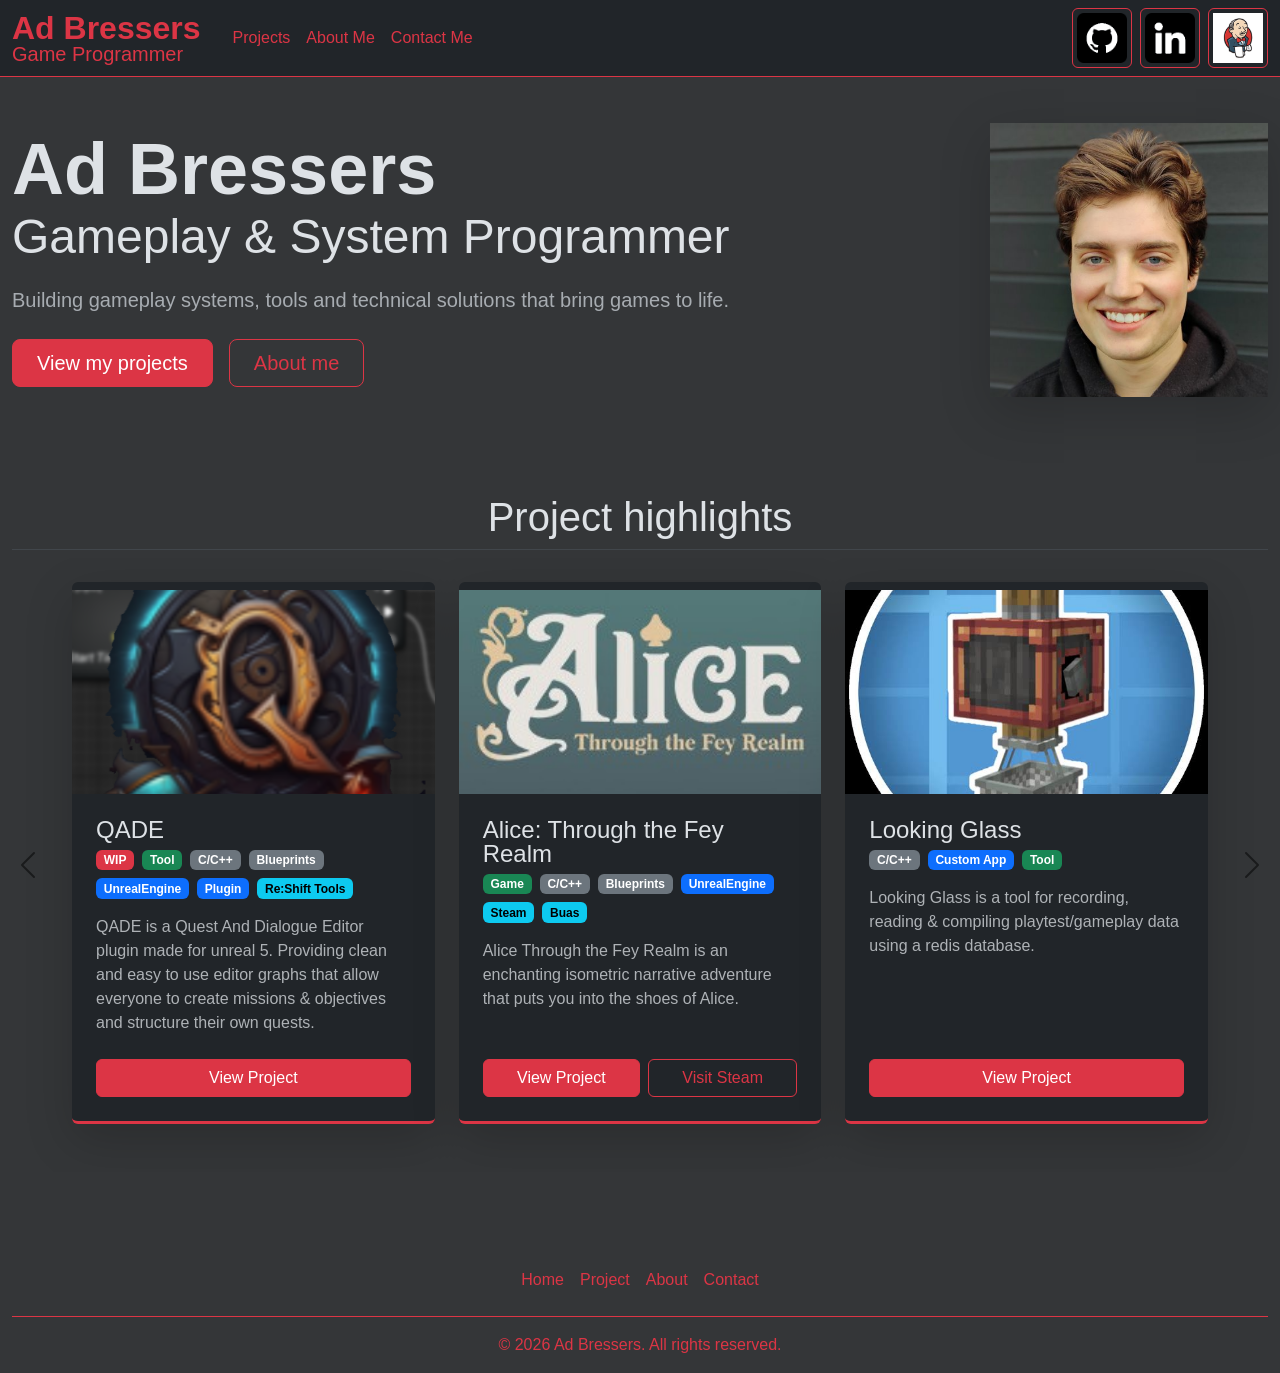
==== commit 0d4fd2a3: "Add blank project pages. Initial project highlights info. Improve project linkage and image referenc" ====
--- a/index.html
+++ b/index.html
@@ -41,7 +41,7 @@
         <!-- Navigation -->
         <nav class="navbar navbar-expand-lg fixed-top bg-dark border-bottom border-danger">
             <div class="container-xxl">
-                <a class="navbar-brand p-0 me-0 me-lg-2" aria-label="Ad Bressers" href="index.html">
+                <a class="navbar-brand p-0 me-0 me-lg-2" aria-label="Ad Bressers" href="/index.html">
                     <span class="d-block text-danger fs-2 lh-1 fw-bold">Ad Bressers</span>
                     <span class="d-block text-danger fs-5 lh-1">Game Programmer</span>
                 </a>
@@ -51,29 +51,29 @@
                 <div class="collapse navbar-collapse" id="navbarToggle">
                     <ul class="navbar-nav ps-3 me-auto">
                         <li class="nav-item">
-                            <a class="nav-link link-danger" href="projects.html">Projects</a>
-                        </li>
-                        <li class="nav-item">
-                            <a class="nav-link link-danger" href="about.html">About Me</a>
-                        </li>
-                        <li class="nav-item">
-                            <a class="nav-link link-danger" href="contact.html">Contact Me</a>
+                            <a class="nav-link link-danger" href="/projects.html">Projects</a>
+                        </li>
+                        <li class="nav-item">
+                            <a class="nav-link link-danger" href="/about.html">About Me</a>
+                        </li>
+                        <li class="nav-item">
+                            <a class="nav-link link-danger" href="/contact.html">Contact Me</a>
                         </li>
                     </ul>
                     <ul class="navbar-nav ps-3 flex-row ms-auto gap-2">
                         <li class="nav-item">
                             <a class="btn btn-outline-danger p-1" href="https://github.com/AdBressers/" target="_blank">
-                            <img src="Assets/Images/githubFilled.png" alt="GitLogo" width="50" height="50">
+                            <img src="/Assets/Images/githubFilled.png" alt="GitLogo" width="50" height="50">
                             </a>
                         </li>
                         <li class="nav-item">
                             <a class="btn btn-outline-danger p-1" href="https://www.linkedin.com/in/adbressers/" target="_blank">
-                            <img src="Assets/Images/linkedinFilled.png" alt="LinkedinLogo" width="50" height="50">
+                            <img src="/Assets/Images/linkedinFilled.png" alt="LinkedinLogo" width="50" height="50">
                             </a>
                         </li>
                         <li class="nav-item">
                             <a class="btn btn-outline-danger p-1" href="#" target="_blank">
-                            <img src="Assets/Images/jenkins.png" alt="GitLogo" width="50" height="50">
+                            <img src="/Assets/Images/jenkins.png" alt="GitLogo" width="50" height="50">
                             </a>
                         </li>
                     </ul>
@@ -116,69 +116,74 @@
                         <div class="row mt-4 mb-5 mx-auto">
                             <!-- Item 1 -->
                             <div class="col-md-6 col-lg-4">
-                                <div class="card highlight-card border-0 border-bottom border-danger border-3 bg-dark shadow-lg">
-                                    <div class="pt-2">
-                                        <div class="ratio ratio-16x9 p-5">
+                                <div class="card highlight-card h-100 border-0 border-bottom border-danger border-3 bg-dark shadow-lg">
+                                    <div class="pt-2">
+                                        <div class="ratio ratio-16x9 overflow-hidden">
+                                            <img src="Assets/Images/QadeLogo.png" class="object-fit-cover" alt="Project screenshot">
+                                        </div>
+                                    </div>
+                                    <div class="card-body d-flex flex-column p-4">
+                                        <h3 class="card-title fs-4 lh-1 mb-2">QADE</h3>
+                                        <div class="d-flex flex-wrap gap-2 mb-3">
+                                            <span class="badge text-bg-danger">WIP</span>
+                                            <span class="badge text-bg-success">Tool</span>
+                                            <span class="badge text-bg-secondary">C/C++</span>
+                                            <span class="badge text-bg-secondary">Blueprints</span>
+                                            <span class="badge text-bg-primary">UnrealEngine</span>
+                                            <span class="badge text-bg-primary">Plugin</span>
+                                            <span class="badge text-bg-info">Re:Shift Tools</span>
+                                        </div>
+                                        <p class="card-text text-body-secondary mb-4">QADE is a Quest And Dialogue Editor plugin made for unreal 5. Providing clean and easy to use editor graphs that allow everyone to create missions & objectives and structure their own quests.</p>
+                                        <div class="d-flex flex-nowrap gap-2 mt-auto">
+                                            <a href="Projects/Tools/qade.html" class="btn btn-danger flex-fill">View Project</a>
+                                        </div>
+                                    </div>
+                                </div>
+                            </div>
+                            <!-- Item 2 -->
+                            <div class="col-md-6 col-lg-4">
+                                <div class="card highlight-card h-100 border-0 border-bottom border-danger border-3 bg-dark shadow-lg">
+                                    <div class="pt-2">
+                                        <div class="ratio ratio-16x9 overflow-hidden">
+                                            <img src="Assets/Images/AliceLogo.jpg" class="object-fit-cover" alt="Project screenshot">
+                                        </div>
+                                    </div>
+                                    <div class="card-body d-flex flex-column p-4">
+                                        <h3 class="card-title fs-4 lh-1 mb-2">Alice: Through the Fey Realm</h3>
+                                        <div class="d-flex flex-wrap gap-2 mb-3">
+                                            <span class="badge text-bg-success">Game</span>
+                                            <span class="badge text-bg-secondary">C/C++</span>
+                                            <span class="badge text-bg-secondary">Blueprints</span>
+                                            <span class="badge text-bg-primary">UnrealEngine</span>
+                                            <span class="badge text-bg-info">Steam</span>
+                                            <span class="badge text-bg-info">Buas</span>
+                                        </div>
+                                        <p class="card-text text-body-secondary mb-4">Alice Through the Fey Realm is an enchanting isometric narrative adventure that puts you into the shoes of Alice.</p>
+                                        <div class="d-flex flex-nowrap gap-2 mt-auto">
+                                            <a href="Projects/Games/alice_through_the_fay_realm.html" class="btn btn-danger flex-fill">View Project</a>
+                                            <a href="https://store.steampowered.com/app/2707340/Alice_Through_the_Fey_Realm/" target="_blank" class="btn btn-outline-danger flex-fill">Visit Steam</a>
+                                        </div>
+                                    </div>
+                                </div>
+                            </div>
+                            <!-- Item 3 -->
+                            <div class="col-md-6 col-lg-4">
+                                <div class="card highlight-card h-100 border-0 border-bottom border-danger border-3 bg-dark shadow-lg">
+                                    <div class="pt-2">
+                                        <div class="ratio ratio-16x9 overflow-hidden">
                                             <img src="Assets/Images/CreateBitterballen.jpg" class="object-fit-cover" alt="Project screenshot">
                                         </div>
                                     </div>
-                                    <div class="card-body p-4">
-                                        <h3 class="card-title mb-2">My Tool Project</h3>
-                                        <div class="d-flex flex-wrap gap-2 mb-3">
-                                            <span class="badge text-bg-danger">WIP</span>
-                                            <span class="badge text-bg-secondary">C/C++</span>
-                                            <span class="badge text-bg-primary">Unreal Engine</span>
+                                    <div class="card-body d-flex flex-column p-4">
+                                        <h3 class="card-title fs-4 lh-1 mb-2">Looking Glass</h3>
+                                        <div class="d-flex flex-wrap gap-2 mb-3">
+                                            <span class="badge text-bg-secondary">C/C++</span>
+                                            <span class="badge text-bg-primary">Custom App</span>
                                             <span class="badge text-bg-success">Tool</span>
                                         </div>
-                                        <p class="card-text text-secondary-emphasis mb-4">A short description of the project, what it does, and what you worked on.</p>
-                                        <div class="d-flex flex-nowrap gap-2">
-                                            <a href="project.html" class="btn btn-danger flex-fill">View Project</a>
-                                        </div>
-                                    </div>
-                                </div>
-                            </div>
-                            <!-- Item 2 -->
-                            <div class="col-md-6 col-lg-4">
-                                <div class="card highlight-card border-0 border-bottom border-danger border-3 bg-dark shadow-lg">
-                                    <div class="pt-2">
-                                        <div class="ratio ratio-16x9 p-5">
-                                            <img src="Assets/Images/CreateBitterballen.jpg" class="object-fit-cover" alt="Project screenshot">
-                                        </div>
-                                    </div>
-                                    <div class="card-body p-4">
-                                        <h3 class="card-title mb-2">My Tool Project</h3>
-                                        <div class="d-flex flex-wrap gap-2 mb-3">
-                                            <span class="badge text-bg-danger">WIP</span>
-                                            <span class="badge text-bg-secondary">C/C++</span>
-                                            <span class="badge text-bg-primary">Unreal Engine</span>
-                                            <span class="badge text-bg-success">Tool</span>
-                                        </div>
-                                        <p class="card-text text-secondary-emphasis mb-4">A short description of the project, what it does, and what you worked on.</p>
-                                        <div class="d-flex flex-nowrap gap-2">
-                                            <a href="project.html" class="btn btn-danger flex-fill">View Project</a>
-                                        </div>
-                                    </div>
-                                </div>
-                            </div>
-                            <!-- Item 3 -->
-                            <div class="col-md-6 col-lg-4">
-                                <div class="card highlight-card border-0 border-bottom border-danger border-3 bg-dark shadow-lg">
-                                    <div class="pt-2">
-                                        <div class="ratio ratio-16x9 p-5">
-                                            <img src="Assets/Images/CreateBitterballen.jpg" class="object-fit-cover" alt="Project screenshot">
-                                        </div>
-                                    </div>
-                                    <div class="card-body p-4">
-                                        <h3 class="card-title mb-2">My Tool Project</h3>
-                                        <div class="d-flex flex-wrap gap-2 mb-3">
-                                            <span class="badge text-bg-danger">WIP</span>
-                                            <span class="badge text-bg-secondary">C/C++</span>
-                                            <span class="badge text-bg-primary">Unreal Engine</span>
-                                            <span class="badge text-bg-success">Tool</span>
-                                        </div>
-                                        <p class="card-text text-secondary-emphasis mb-4">A short description of the project, what it does, and what you worked on.</p>
-                                        <div class="d-flex flex-nowrap gap-2">
-                                            <a href="project.html" class="btn btn-danger flex-fill">View Project</a>
+                                        <p class="card-text text-body-secondary mb-4">Looking Glass is a tool for recording, reading & compiling playtest/gameplay data using a redis database.</p>
+                                        <div class="d-flex flex-nowrap gap-2 mt-auto">
+                                            <a href="Projects/Tools/looking_glass.html" class="btn btn-danger flex-fill">View Project</a>
                                         </div>
                                     </div>
                                 </div>
@@ -191,22 +196,22 @@
                         <div class="row mt-4 mb-5 mx-auto">
                             <!-- Item 1 -->
                             <div class="col-md-6 col-lg-4">
-                                <div class="card highlight-card border-0 border-bottom border-danger border-3 bg-dark shadow-lg">
+                                <div class="card highlight-card h-100 border-0 border-bottom border-danger border-3 bg-dark shadow-lg">
                                     <div class="pt-2">
                                         <div class="ratio ratio-16x9 p-5">
                                             <img src="Assets/Images/jenkins.png" class="object-fit-cover" alt="Project screenshot">
                                         </div>
                                     </div>
-                                    <div class="card-body p-4">
+                                    <div class="card-body d-flex flex-column p-4">
                                         <h3 class="card-title mb-2">My Game Project</h3>
                                         <div class="d-flex flex-wrap gap-2 mb-3">
                                             <span class="badge text-bg-danger">WIP</span>
-                                            <span class="badge text-bg-secondary">C++</span>
+                                            <span class="badge text-bg-secondary">C/C++</span>
                                             <span class="badge text-bg-primary">Unreal Engine</span>
                                             <span class="badge text-bg-success">Game</span>
                                         </div>
                                         <p class="card-text text-secondary-emphasis mb-4">A short description of the project, what it does, and what you worked on.</p>
-                                        <div class="d-flex flex-nowrap gap-2">
+                                        <div class="d-flex flex-nowrap gap-2 mt-auto">
                                             <a href="project.html" class="btn btn-danger flex-fill">View Project</a>
                                             <a href="project.html" class="btn btn-outline-danger flex-fill">Visit Website</a>
                                         </div>
@@ -215,22 +220,22 @@
                             </div>
                             <!-- Item 2 -->
                             <div class="col-md-6 col-lg-4">
-                                <div class="card highlight-card border-0 border-bottom border-danger border-3 bg-dark shadow-lg">
+                                <div class="card highlight-card h-100 border-0 border-bottom border-danger border-3 bg-dark shadow-lg">
                                     <div class="pt-2">
                                         <div class="ratio ratio-16x9 p-5">
                                             <img src="Assets/Images/jenkins.png" class="object-fit-cover" alt="Project screenshot">
                                         </div>
                                     </div>
-                                    <div class="card-body p-4">
+                                    <div class="card-body d-flex flex-column p-4">
                                         <h3 class="card-title mb-2">My Game Project</h3>
                                         <div class="d-flex flex-wrap gap-2 mb-3">
                                             <span class="badge text-bg-danger">WIP</span>
-                                            <span class="badge text-bg-secondary">C++</span>
+                                            <span class="badge text-bg-secondary">C/C++</span>
                                             <span class="badge text-bg-primary">Unreal Engine</span>
                                             <span class="badge text-bg-success">Game</span>
                                         </div>
                                         <p class="card-text text-secondary-emphasis mb-4">A short description of the project, what it does, and what you worked on.</p>
-                                        <div class="d-flex flex-nowrap gap-2">
+                                        <div class="d-flex flex-nowrap gap-2 mt-auto">
                                             <a href="project.html" class="btn btn-danger flex-fill">View Project</a>
                                             <a href="project.html" class="btn btn-outline-danger flex-fill">Visit Website</a>
                                         </div>
@@ -239,22 +244,22 @@
                             </div>
                             <!-- Item 3 -->
                             <div class="col-md-6 col-lg-4">
-                                <div class="card highlight-card border-0 border-bottom border-danger border-3 bg-dark shadow-lg">
+                                <div class="card highlight-card h-100 border-0 border-bottom border-danger border-3 bg-dark shadow-lg">
                                     <div class="pt-2">
                                         <div class="ratio ratio-16x9 p-5">
                                             <img src="Assets/Images/jenkins.png" class="object-fit-cover" alt="Project screenshot">
                                         </div>
                                     </div>
-                                    <div class="card-body p-4">
+                                    <div class="card-body d-flex flex-column p-4">
                                         <h3 class="card-title mb-2">My Game Project</h3>
                                         <div class="d-flex flex-wrap gap-2 mb-3">
                                             <span class="badge text-bg-danger">WIP</span>
-                                            <span class="badge text-bg-secondary">C++</span>
+                                            <span class="badge text-bg-secondary">C/C++</span>
                                             <span class="badge text-bg-primary">Unreal Engine</span>
                                             <span class="badge text-bg-success">Game</span>
                                         </div>
                                         <p class="card-text text-secondary-emphasis mb-4">A short description of the project, what it does, and what you worked on.</p>
-                                        <div class="d-flex flex-nowrap gap-2">
+                                        <div class="d-flex flex-nowrap gap-2 mt-auto">
                                             <a href="project.html" class="btn btn-danger flex-fill">View Project</a>
                                             <a href="project.html" class="btn btn-outline-danger flex-fill">Visit Website</a>
                                         </div>
@@ -284,13 +289,13 @@
                     <!-- Item 1 -->
                     <div class="carousel-item active">
                         <div class="row col-12 mt-4 mb-5 mx-auto">
-                            <div class="card highlight-card border-0 border-bottom border-danger border-3 bg-dark shadow-lg">
+                            <div class="card highlight-card h-100 border-0 border-bottom border-danger border-3 bg-dark shadow-lg">
                                 <div class="pt-2">
                                     <div class="ratio ratio-16x9 p-5">
                                         <img src="Assets/Images/CreateBitterballen.jpg" class="object-fit-cover" alt="Project screenshot">
                                     </div>
                                 </div>
-                                <div class="card-body p-4">
+                                <div class="card-body d-flex flex-column p-4">
                                     <h3 class="card-title mb-2">My Tool Project</h3>
                                     <div class="d-flex flex-wrap gap-2 mb-3">
                                         <span class="badge text-bg-danger">WIP</span>
@@ -299,7 +304,7 @@
                                         <span class="badge text-bg-success">Tool</span>
                                     </div>
                                     <p class="card-text text-secondary-emphasis mb-4">A short description of the project, what it does, and what you worked on.</p>
-                                    <div class="d-flex flex-nowrap gap-2">
+                                    <div class="d-flex flex-nowrap gap-2 mt-auto">
                                         <a href="project.html" class="btn btn-danger flex-fill">View Project</a>
                                     </div>
                                 </div>
@@ -310,13 +315,13 @@
                     <!-- Item 2 -->
                     <div class="carousel-item">
                         <div class="row col-12 mt-4 mb-5 mx-auto">
-                            <div class="card highlight-card border-0 border-bottom border-danger border-3 bg-dark shadow-lg">
+                            <div class="card highlight-card h-100 border-0 border-bottom border-danger border-3 bg-dark shadow-lg">
                                 <div class="pt-2">
                                     <div class="ratio ratio-16x9 p-5">
                                         <img src="Assets/Images/jenkins.png" class="object-fit-cover" alt="Project screenshot">
                                     </div>
                                 </div>
-                                <div class="card-body p-4">
+                                <div class="card-body d-flex flex-column p-4">
                                     <h3 class="card-title mb-2">My Game Project</h3>
                                     <div class="d-flex flex-wrap gap-2 mb-3">
                                         <span class="badge text-bg-danger">WIP</span>
@@ -325,7 +330,7 @@
                                         <span class="badge text-bg-success">Game</span>
                                     </div>
                                     <p class="card-text text-secondary-emphasis mb-4">A short description of the project, what it does, and what you worked on.</p>
-                                    <div class="d-flex flex-nowrap gap-2">
+                                    <div class="d-flex flex-nowrap gap-2 mt-auto">
                                         <a href="project.html" class="btn btn-danger flex-fill">View Project</a>
                                         <a href="project.html" class="btn btn-outline-danger flex-fill">Visit Website</a>
                                     </div>
@@ -355,16 +360,16 @@
         <div class="container-xxl">
             <ul class="nav justify-content-center border-bottom border-danger pb-3 mb-3"> 
                 <li class="nav-item">
-                    <a href="#Intro" class="nav-link px-2 text-danger">Home</a>
+                    <a href="/index.html" class="nav-link px-2 text-danger">Home</a>
                 </li> 
                 <li class="nav-item">
-                    <a href="projects.html" class="nav-link px-2 text-danger">Project</a>
+                    <a href="/projects.html" class="nav-link px-2 text-danger">Project</a>
                 </li> 
                 <li class="nav-item">
-                    <a href="about.html" class="nav-link px-2 text-danger">About</a>
+                    <a href="/about.html" class="nav-link px-2 text-danger">About</a>
                 </li> 
                 <li class="nav-item">
-                    <a href="contact.html" class="nav-link px-2 text-danger">Contact</a>
+                    <a href="/contact.html" class="nav-link px-2 text-danger">Contact</a>
                 </li>
             </ul> 
             <p class="text-center text-danger">&copy; 2026 Ad Bressers. All rights reserved.</p> 
